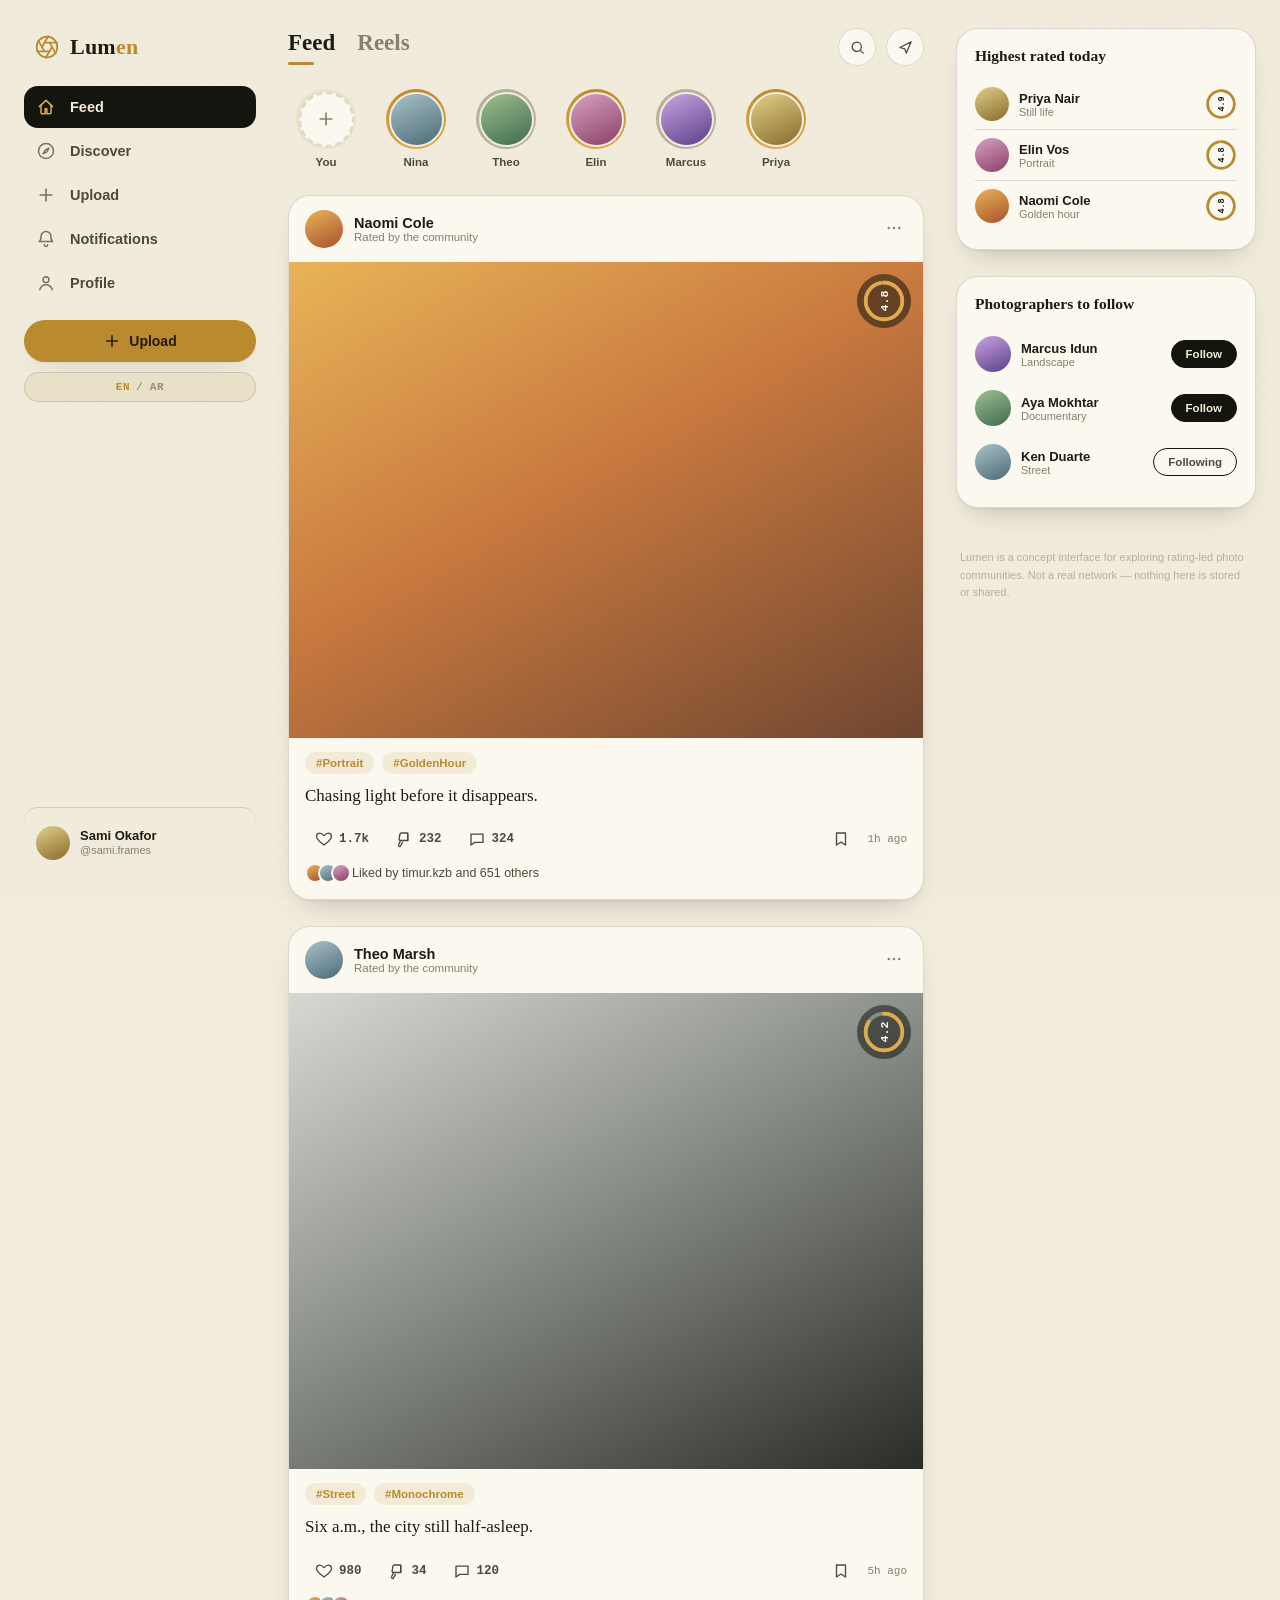
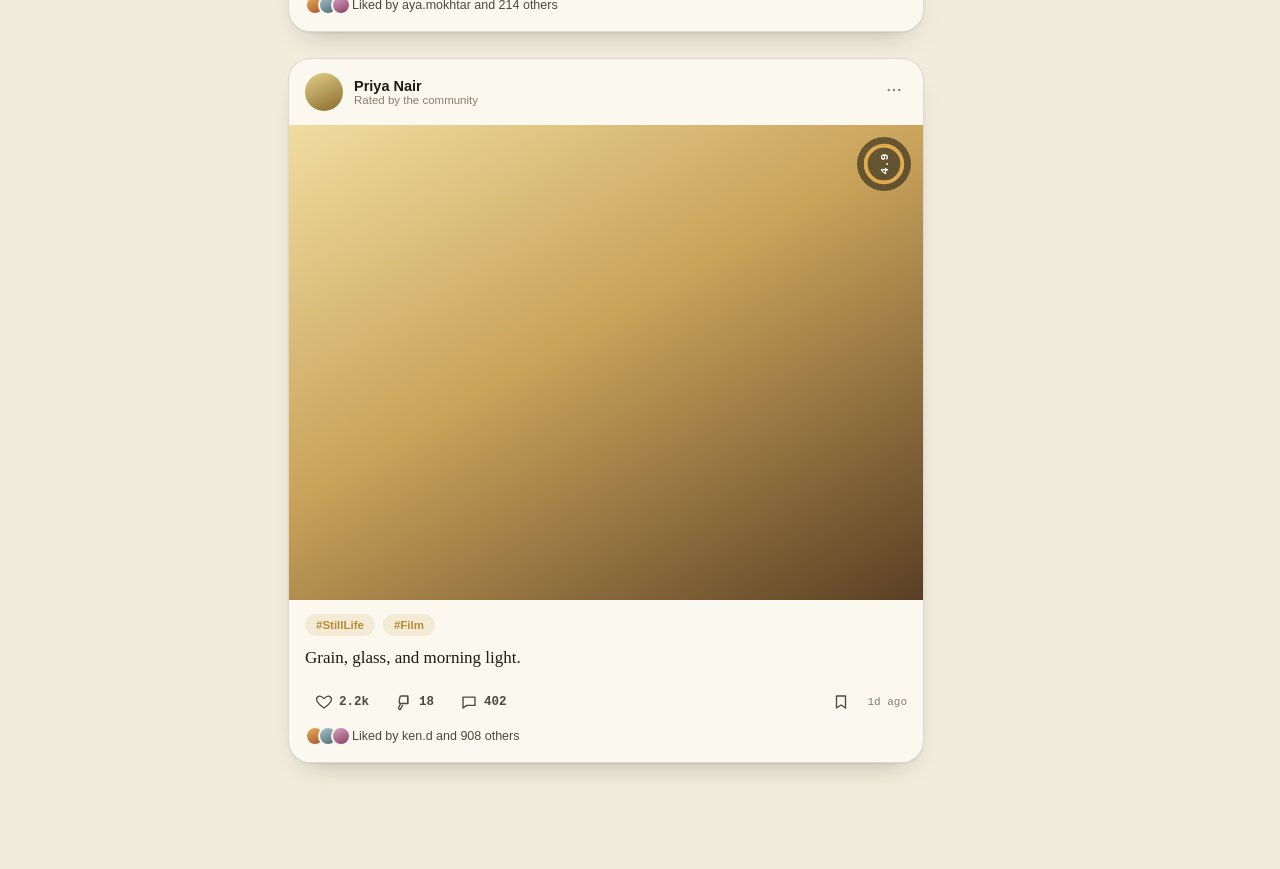
==== index.html @ f5bf994f "Add files via upload" ====
<!DOCTYPE html>
<html lang="en" dir="ltr">
<head>
<meta charset="UTF-8">
<meta name="viewport" content="width=device-width, initial-scale=1.0">
<title>Lumen — Rate. Shoot. Discover.</title>
<link rel="stylesheet" href="css/style.css">
</head>
<body>

<!-- ============ ICON SPRITE ============ -->
<svg style="display:none">
  <symbol id="i-home" viewBox="0 0 24 24" fill="none" stroke="currentColor" stroke-width="1.8" stroke-linecap="round" stroke-linejoin="round">
    <path d="M4 11.5 12 4l8 7.5"/><path d="M6 10v9a1 1 0 0 0 1 1h4v-6h2v6h4a1 1 0 0 0 1-1v-9"/>
  </symbol>
  <symbol id="i-compass" viewBox="0 0 24 24" fill="none" stroke="currentColor" stroke-width="1.8" stroke-linecap="round" stroke-linejoin="round">
    <circle cx="12" cy="12" r="9"/><path d="M15.5 8.5 13 13l-4.5 2.5L11 11l4.5-2.5Z"/>
  </symbol>
  <symbol id="i-plus" viewBox="0 0 24 24" fill="none" stroke="currentColor" stroke-width="2" stroke-linecap="round">
    <path d="M12 5v14M5 12h14"/>
  </symbol>
  <symbol id="i-bell" viewBox="0 0 24 24" fill="none" stroke="currentColor" stroke-width="1.8" stroke-linecap="round" stroke-linejoin="round">
    <path d="M6 9a6 6 0 0 1 12 0c0 5 2 6 2 6H4s2-1 2-6Z"/><path d="M10 19a2 2 0 0 0 4 0"/>
  </symbol>
  <symbol id="i-user" viewBox="0 0 24 24" fill="none" stroke="currentColor" stroke-width="1.8" stroke-linecap="round" stroke-linejoin="round">
    <circle cx="12" cy="8" r="3.5"/><path d="M4.5 20c1.4-3.8 4.4-5.8 7.5-5.8s6.1 2 7.5 5.8"/>
  </symbol>
  <symbol id="i-search" viewBox="0 0 24 24" fill="none" stroke="currentColor" stroke-width="1.8" stroke-linecap="round" stroke-linejoin="round">
    <circle cx="11" cy="11" r="6.5"/><path d="m20 20-3.6-3.6"/>
  </symbol>
  <symbol id="i-heart" viewBox="0 0 24 24" fill="none" stroke="currentColor" stroke-width="1.8" stroke-linecap="round" stroke-linejoin="round">
    <path d="M12 20s-7-4.6-9.3-9C1 7.6 2.7 4.5 6 4.2c2-.2 3.7.9 6 3.3 2.3-2.4 4-3.5 6-3.3 3.3.3 5 3.4 3.3 6.8C19 15.4 12 20 12 20Z"/>
  </symbol>
  <symbol id="i-thumbs-down" viewBox="0 0 24 24" fill="none" stroke="currentColor" stroke-width="1.8" stroke-linecap="round" stroke-linejoin="round">
    <path d="M17 14V4"/><path d="M17 14H7.5a2 2 0 0 1-2-2.3l1-6A2 2 0 0 1 8.5 4H15a2 2 0 0 1 2 2v8Z"/><path d="M7.5 14 5 19a2 2 0 0 0 2 3l.5-1 2.5-4.5"/>
  </symbol>
  <symbol id="i-comment" viewBox="0 0 24 24" fill="none" stroke="currentColor" stroke-width="1.8" stroke-linecap="round" stroke-linejoin="round">
    <path d="M4 5.5h16v11H9L4 20V5.5Z"/>
  </symbol>
  <symbol id="i-bookmark" viewBox="0 0 24 24" fill="none" stroke="currentColor" stroke-width="1.8" stroke-linecap="round" stroke-linejoin="round">
    <path d="M6 4h12v16l-6-4-6 4V4Z"/>
  </symbol>
  <symbol id="i-more" viewBox="0 0 24 24" fill="currentColor">
    <circle cx="5" cy="12" r="1.6"/><circle cx="12" cy="12" r="1.6"/><circle cx="19" cy="12" r="1.6"/>
  </symbol>
  <symbol id="i-grid" viewBox="0 0 24 24" fill="none" stroke="currentColor" stroke-width="1.8" stroke-linejoin="round">
    <rect x="4" y="4" width="7" height="7" rx="1.2"/><rect x="13" y="4" width="7" height="7" rx="1.2"/><rect x="4" y="13" width="7" height="7" rx="1.2"/><rect x="13" y="13" width="7" height="7" rx="1.2"/>
  </symbol>
  <symbol id="i-tag" viewBox="0 0 24 24" fill="none" stroke="currentColor" stroke-width="1.8" stroke-linecap="round" stroke-linejoin="round">
    <path d="M11.5 4H5v6.5L15 20l6.5-6.5L11.5 4Z"/><circle cx="8.5" cy="8" r="1.2"/>
  </symbol>
  <symbol id="i-lock" viewBox="0 0 24 24" fill="none" stroke="currentColor" stroke-width="1.8" stroke-linecap="round" stroke-linejoin="round">
    <rect x="5" y="10.5" width="14" height="9.5" rx="1.6"/><path d="M8 10.5V7a4 4 0 0 1 8 0v3.5"/>
  </symbol>
  <symbol id="i-chevron-left" viewBox="0 0 24 24" fill="none" stroke="currentColor" stroke-width="2" stroke-linecap="round" stroke-linejoin="round">
    <path d="M15 5 8 12l7 7"/>
  </symbol>
  <symbol id="i-x" viewBox="0 0 24 24" fill="none" stroke="currentColor" stroke-width="2" stroke-linecap="round">
    <path d="M5 5l14 14M19 5 5 19"/>
  </symbol>
  <symbol id="i-send" viewBox="0 0 24 24" fill="none" stroke="currentColor" stroke-width="1.8" stroke-linecap="round" stroke-linejoin="round">
    <path d="M4 12 20 4 13 20l-2-6-7-2Z"/>
  </symbol>
  <symbol id="i-aperture" viewBox="0 0 24 24" fill="none" stroke="currentColor" stroke-width="1.6" stroke-linecap="round">
    <circle cx="12" cy="12" r="9.5"/>
    <line x1="14.3" y1="8" x2="20" y2="17.9"/>
    <line x1="9.7" y1="8" x2="21.1" y2="8"/>
    <line x1="7.4" y1="12" x2="13.1" y2="2.1"/>
    <line x1="9.7" y1="16" x2="4" y2="6.1"/>
    <line x1="14.3" y1="16" x2="2.8" y2="16"/>
    <line x1="16.6" y1="12" x2="10.9" y2="21.9"/>
  </symbol>
  <symbol id="i-film" viewBox="0 0 24 24" fill="none" stroke="currentColor" stroke-width="1.8" stroke-linejoin="round">
    <rect x="3.5" y="4" width="17" height="16" rx="1.6"/><path d="M8 4v16M16 4v16M3.5 9h4.5M16 9h4.5M3.5 15h4.5M16 15h4.5"/>
  </symbol>
</svg>

<!-- ============ APP SHELL ============ -->
<div class="app">

  <!-- LEFT RAIL -->
  <aside class="rail">
    <div class="brand">
      <svg class="icon"><use href="#i-aperture"/></svg>
      <span class="brand-name">Lum<em>en</em></span>
    </div>

    <nav class="nav-list">
      <button class="nav-item active" data-view="feed">
        <svg class="icon"><use href="#i-home"/></svg><span class="label" data-i18n="feed">Feed</span>
      </button>
      <button class="nav-item" data-action="toast" data-msg="Discover is being calibrated — soon.">
        <svg class="icon"><use href="#i-compass"/></svg><span class="label" data-i18n="discover">Discover</span>
      </button>
      <button class="nav-item" data-action="toast" data-msg="Upload composer opening…">
        <svg class="icon"><use href="#i-plus"/></svg><span class="label" data-i18n="upload">Create</span>
      </button>
      <button class="nav-item" data-action="toast" data-msg="No new notifications right now.">
        <svg class="icon"><use href="#i-bell"/></svg><span class="label" data-i18n="notifications">Notifications</span>
      </button>
      <button class="nav-item" data-view="profile">
        <svg class="icon"><use href="#i-user"/></svg><span class="label" data-i18n="profile">Profile</span>
      </button>
    </nav>

    <button class="rail-create" data-action="toast" data-msg="Composer opening…">
      <svg class="icon"><use href="#i-plus"/></svg><span data-i18n="upload">New post</span>
    </button>

    <button class="lang-toggle" id="langToggle" type="button" aria-label="Switch language">
      <span class="lang-cur">EN</span><span class="lang-sep">/</span><span class="lang-other">AR</span>
    </button>

    <div class="rail-footer">
      <div class="avatar grad-6" style="width:34px;height:34px;border-radius:50%;"></div>
      <div class="who"><b>Sami Okafor</b><span>@sami.frames</span></div>
    </div>
  </aside>

  <!-- MAIN -->
  <main class="main">

    <!-- FEED VIEW -->
    <section class="view active" id="view-feed">
      <div class="topbar">
        <div class="feed-tabs">
          <button class="feed-tab active" data-tab="feed" data-i18n="feed">Feed</button>
          <button class="feed-tab" data-tab="reels" data-i18n="reels">Reels</button>
        </div>
        <div class="topbar-actions">
          <button class="icon-btn" data-action="toast" data-msg="Search coming into focus soon." data-i18n-title="search" title="Search"><svg class="icon"><use href="#i-search"/></svg></button>
          <button class="icon-btn" data-action="toast" data-msg="Message requests are empty." data-i18n-title="messages" title="Messages"><svg class="icon"><use href="#i-send"/></svg></button>
        </div>
      </div>

      <div class="stories" id="storiesRail"></div>

      <div id="feedPanel">
        <div id="postsList"></div>
      </div>

      <div id="reelsPanel" style="display:none;">
        <div class="empty">
          <svg class="icon"><use href="#i-film"/></svg>
          <h3>No reels rated yet</h3>
          <p>Motion pieces from creators you follow will land here once they're scored by the community.</p>
        </div>
      </div>
    </section>

    <!-- PROFILE VIEW -->
    <section class="view" id="view-profile">
      <div class="profile-head">
        <div class="avatar grad-1" style="width:88px;height:88px;"></div>
        <div class="profile-info">
          <h2>Sami Okafor</h2>
          <div class="handle">@sami.frames · Lagos, NG</div>
          <p>Documentary and portrait work across West Africa. Shooting on film since 2014 — grain over gloss.</p>
          <div class="profile-stats">
            <div><b>45</b><span>Posts</span></div>
            <div><b>12.4k</b><span>Followers</span></div>
            <div><b>98</b><span>Following</span></div>
          </div>
        </div>
        <div class="profile-cta">
          <button class="btn-outline" data-action="toast" data-msg="Message composer opening…">Message</button>
          <button class="follow-btn" data-follow="self">Follow</button>
        </div>
      </div>

      <div class="gallery-tabs">
        <button class="g-tab active" data-gtab="gallery"><svg class="icon"><use href="#i-grid"/></svg>Gallery</button>
        <button class="g-tab" data-gtab="tags"><svg class="icon"><use href="#i-tag"/></svg>Tags</button>
      </div>

      <div id="galleryPanel" class="gallery-grid"></div>
      <div id="tagsPanel" class="tags-panel" style="display:none;"></div>
    </section>

  </main>

  <!-- RIGHT SIDEBAR -->
  <aside class="side">
    <div class="side-card">
      <h4>Highest rated today</h4>
      <div id="topRatedList"></div>
    </div>
    <div class="side-card">
      <h4>Photographers to follow</h4>
      <div id="suggestList"></div>
    </div>
    <p class="footer-note">Lumen is a concept interface for exploring rating-led photo communities. Not a real network — nothing here is stored or shared.</p>
  </aside>

</div>

<!-- ============ STORY VIEWER ============ -->
<div class="viewer" id="viewer">
  <div class="viewer-frame">
    <div class="viewer-tint"></div>
    <div class="viewer-progress" id="viewerProgress"></div>

    <div class="viewer-top">
      <div class="viewer-who">
        <div class="avatar" id="viewerAvatar" style="width:32px;height:32px;"></div>
        <div><b id="viewerName"></b><span id="viewerMeta"></span></div>
      </div>
      <button class="circle-btn" id="viewerClose"><svg class="icon"><use href="#i-x"/></svg></button>
    </div>

    <div class="viewer-tapzones">
      <div id="zonePrev"></div>
      <div id="zoneNext"></div>
    </div>

    <div class="viewer-rail-left">
      <svg class="meter" id="viewerMeter" viewBox="0 0 36 36" width="52" height="52">
        <circle class="meter-track" cx="18" cy="18" r="15"></circle>
        <circle class="meter-fill" cx="18" cy="18" r="15"></circle>
        <text x="18" y="21" class="meter-text"></text>
      </svg>
      <div class="day-pill"><b>12 days</b>ago</div>
    </div>

    <div class="viewer-rail-right">
      <div class="action"><button class="circle-btn" id="viewerLike"><svg class="icon"><use href="#i-heart"/></svg></button><span class="count" id="viewerLikeCount"></span></div>
      <div class="action"><button class="circle-btn" id="viewerDislike"><svg class="icon"><use href="#i-thumbs-down"/></svg></button><span class="count" id="viewerDislikeCount"></span></div>
      <div class="rule"></div>
      <div class="action"><button class="circle-btn" data-action="toast" data-msg="Comments opening…"><svg class="icon"><use href="#i-comment"/></svg></button><span class="count" id="viewerCommentCount"></span></div>
      <div class="action"><button class="circle-btn" id="viewerSave"><svg class="icon"><use href="#i-bookmark"/></svg></button><span class="count" id="viewerSaveCount"></span></div>
    </div>

    <div class="viewer-bottom">
      <div class="viewer-follow-row">
        <button class="follow-btn" id="viewerFollow">Follow</button>
      </div>
      <div class="viewer-caption" id="viewerCaption"></div>
      <div class="viewer-likes"><div class="avatar grad-3" style="width:16px;height:16px;"></div><span id="viewerLikesLine"></span></div>
    </div>
  </div>
</div>

<div class="toast-stack" id="toastStack"></div>

<script src="js/i18n.js"></script>
<script src="js/app.js" defer></script>
</body>
</html>
---- css/style.css ----
/* ============================================================
   TOKENS
   ============================================================ */
:root{
  --ink:        #14150f;
  --ink-2:      #1c1e15;
  --ink-3:      #262819;
  --paper:      #f2ecdd;
  --paper-2:    #e9e0c8;
  --card:       #fbf8ef;
  --line:       rgba(20,21,15,.14);
  --line-dark:  rgba(255,255,255,.14);
  --brass:      #b98a2e;
  --brass-bright:#e0aa4d;
  --safelight:  #a3392b;
  --safelight-bright:#c94f3d;
  --text:       #1b1c14;
  --text-soft:  #4c4a3c;
  --muted:      #85806a;
  --muted-dark: #b7b09a;

  --font-display: Georgia, 'Iowan Old Style', 'Palatino Linotype', 'Book Antiqua', serif;
  --font-ui:      -apple-system, BlinkMacSystemFont, 'Segoe UI', Roboto, Helvetica, Arial, sans-serif;
  --font-mono:    ui-monospace, SFMono-Regular, Menlo, Consolas, monospace;

  --radius-l: 22px;
  --radius-m: 14px;
  --radius-s: 8px;
  --shadow-card: 0 1px 2px rgba(20,21,15,.06), 0 14px 30px -18px rgba(20,21,15,.35);
  --shadow-pop:  0 20px 60px -20px rgba(0,0,0,.55);
}

*, *::before, *::after{ box-sizing:border-box; }
html{ scroll-behavior:smooth; }
body{
  margin:0;
  background: var(--paper);
  color: var(--text);
  font-family: var(--font-ui);
  -webkit-font-smoothing:antialiased;
  min-height:100vh;
}

/* subtle darkroom paper grain */
body::before{
  content:"";
  position:fixed; inset:0; pointer-events:none; z-index:0;
  opacity:.5; mix-blend-mode:multiply;
  background-image:url("data:image/svg+xml;utf8,<svg xmlns='http://www.w3.org/2000/svg'><filter id='n'><feTurbulence type='fractalNoise' baseFrequency='0.85' numOctaves='2' stitchTiles='stitch'/></filter><rect width='100%25' height='100%25' filter='url(%23n)' opacity='0.05'/></svg>");
}

a{ color:inherit; text-decoration:none; }
button{ font-family:inherit; cursor:pointer; }
ul{ margin:0; padding:0; list-style:none; }
::selection{ background: var(--brass-bright); color:#1b1c14; }

.eyebrow{
  font-family: var(--font-ui);
  font-size:11px; font-weight:700; letter-spacing:.14em; text-transform:uppercase;
  color: var(--muted);
}

/* scrollbar, quietly */
::-webkit-scrollbar{ width:8px; height:8px; }
::-webkit-scrollbar-thumb{ background: rgba(20,21,15,.18); border-radius:8px; }
::-webkit-scrollbar-track{ background:transparent; }

/* ============================================================
   APP SHELL
   ============================================================ */
.app{
  position:relative; z-index:1;
  display:grid;
  grid-template-columns: 232px minmax(0,640px) 300px;
  justify-content:center;
  gap:32px;
  max-width:1320px;
  margin:0 auto;
  padding:28px 24px 80px;
}

/* ---------- LEFT RAIL ---------- */
.rail{
  position:sticky; top:28px; align-self:start;
  height:calc(100vh - 56px);
  display:flex; flex-direction:column;
}
.brand{
  display:flex; align-items:center; gap:10px;
  padding:6px 10px 26px;
}
.brand .icon{ width:26px; height:26px; color:var(--brass); }
.brand-name{
  font-family: var(--font-display); font-size:22px; font-weight:700;
  letter-spacing:.01em; color:var(--text);
}
.brand-name em{ font-style:normal; color:var(--brass); }

.nav-list{ display:flex; flex-direction:column; gap:2px; }
.nav-item{
  display:flex; align-items:center; gap:14px;
  padding:11px 12px; border-radius:var(--radius-m);
  font-weight:600; font-size:14.5px; color:var(--text-soft);
  border:none; background:none; width:100%; text-align:left;
  transition: background .15s ease, color .15s ease;
}
.nav-item .icon{ width:20px; height:20px; flex-shrink:0; opacity:.75; }
.nav-item:hover{ background: rgba(20,21,15,.05); color:var(--text); }
.nav-item.active{ background: var(--ink); color:#f4ecd8; }
.nav-item.active .icon{ opacity:1; color: var(--brass-bright); }

.rail-create{
  margin-top:16px;
  display:flex; align-items:center; justify-content:center; gap:8px;
  background: var(--brass); color:#241a05;
  font-weight:700; font-size:14px;
  padding:12px; border-radius:999px; border:none;
  box-shadow: var(--shadow-card);
  transition: transform .15s ease, background .15s ease;
}
.rail-create:hover{ background: var(--brass-bright); transform: translateY(-1px); }
.rail-create .icon{ width:18px; height:18px; }

/* ---------- LANGUAGE TOGGLE ---------- */
.lang-toggle{
  margin-top:10px;
  display:flex; align-items:center; justify-content:center; gap:6px;
  background: var(--paper-2); color: var(--text-soft);
  font-family: var(--font-mono); font-weight:700; font-size:11px; letter-spacing:.06em;
  padding:8px; border-radius:999px; border:1px solid var(--line);
  transition: background .15s ease, color .15s ease;
}
.lang-toggle:hover{ background: var(--ink); color:#f4ecd8; border-color:var(--ink); }
.lang-toggle .lang-cur{ color: var(--brass); }
.lang-toggle:hover .lang-cur{ color: var(--brass-bright); }
.lang-toggle .lang-sep{ opacity:.5; }
.lang-toggle .lang-other{ opacity:.55; }

.rail-footer{
  margin-top:auto;
  display:flex; align-items:center; gap:10px;
  padding:12px; border-radius:var(--radius-m);
  border-top:1px solid var(--line);
  padding-top:18px;
}
.rail-footer .avatar{ width:34px; height:34px; }
.rail-footer .who{ display:flex; flex-direction:column; line-height:1.25; }
.rail-footer .who b{ font-size:13px; }
.rail-footer .who span{ font-size:11px; color:var(--muted); }

/* ---------- AVATARS ---------- */
.avatar{
  border-radius:50%; flex-shrink:0;
  background-size:cover; background-position:center;
}
.grad-1{ background: linear-gradient(155deg,#e8b458,#a9502c); }
.grad-2{ background: linear-gradient(155deg,#a9c2c9,#4c6b78); }
.grad-3{ background: linear-gradient(155deg,#d7a3c2,#8a3f66); }
.grad-4{ background: linear-gradient(155deg,#9fbf8f,#3f6b4e); }
.grad-5{ background: linear-gradient(155deg,#c9a4e0,#5c3f8a); }
.grad-6{ background: linear-gradient(155deg,#e0d089,#8a6a2c); }

/* ============================================================
   MAIN COLUMN
   ============================================================ */
.main{ min-width:0; }

.view{ display:none; }
.view.active{ display:block; animation: fade-up .35s ease; }
@keyframes fade-up{ from{ opacity:0; transform:translateY(6px);} to{ opacity:1; transform:none; } }

/* top bar */
.topbar{
  display:flex; align-items:center; justify-content:space-between;
  margin-bottom:18px;
}
.feed-tabs{ display:flex; align-items:baseline; gap:22px; }
.feed-tab{
  border:none; background:none; padding:0;
  font-family:var(--font-display);
  font-size:23px; font-weight:700; color: var(--muted);
}
.feed-tab.active{ color:var(--text); }
.feed-tab.active::after{
  content:""; display:block; height:3px; width:26px; margin-top:6px;
  background:var(--brass); border-radius:3px;
}
.topbar-actions{ display:flex; gap:10px; }
.icon-btn{
  width:38px; height:38px; border-radius:50%;
  display:flex; align-items:center; justify-content:center;
  border:1px solid var(--line); background:var(--card);
  color:var(--text-soft);
  transition: background .15s ease, color .15s ease, border-color .15s ease;
}
.icon-btn:hover{ background:var(--ink); color:#f4ecd8; border-color:var(--ink); }
.icon-btn .icon{ width:17px; height:17px; }

/* stories rail */
.stories{
  display:flex; gap:18px; overflow-x:auto;
  padding:4px 2px 20px;
  margin-bottom:6px;
}
.story-chip{
  display:flex; flex-direction:column; align-items:center; gap:7px;
  flex-shrink:0; border:none; background:none;
}
.story-ring{
  width:60px; height:60px; border-radius:50%;
  padding:2.5px;
  display:flex; align-items:center; justify-content:center;
  background: conic-gradient(var(--muted-dark), var(--muted-dark));
}
.story-ring.rated{ background: conic-gradient(var(--brass), var(--brass-bright), var(--brass)); }
.story-ring.self{ background: var(--paper-2); }
.story-ring .avatar{ width:100%; height:100%; border:2px solid var(--paper); }
.story-ring .avatar.plus{
  display:flex; align-items:center; justify-content:center;
  background:var(--card); color:var(--muted); border:2px dashed var(--line);
}
.story-ring .avatar.plus .icon{ width:20px; height:20px; }
.story-chip span{ font-size:11.5px; font-weight:600; color:var(--text-soft); }

/* ---------- POST CARD ---------- */
.post{
  background: var(--card);
  border-radius: var(--radius-l);
  box-shadow: var(--shadow-card);
  margin-bottom:26px;
  overflow:hidden;
  border:1px solid var(--line);
  opacity:0; transform: translateY(14px);
  transition: opacity .5s ease, transform .5s ease;
}
.post.in-view{ opacity:1; transform:none; }

.post-head{
  display:flex; align-items:center; justify-content:space-between;
  padding:14px 16px;
}
.post-who{ display:flex; align-items:center; gap:11px; }
.post-who .avatar{ width:38px; height:38px; }
.post-who b{ font-size:14.5px; display:block; }
.post-who .meta{ font-size:11.5px; color:var(--muted); }
.post-more{ border:none; background:none; color:var(--muted); width:28px; height:28px; }
.post-more .icon{ width:18px; height:18px; }

.post-media{
  position:relative;
  aspect-ratio: 4/3;
}
.post-media .meter-wrap{
  position:absolute; top:12px; right:12px;
}

.post-tags{ display:flex; gap:8px; padding:14px 16px 0; flex-wrap:wrap; }
.tag{
  font-size:11.5px; font-weight:700; color:var(--brass);
  background: rgba(185,138,46,.12);
  padding:5px 11px; border-radius:999px;
}

.post-caption{
  font-family: var(--font-display);
  font-size:17px; line-height:1.4;
  padding:10px 16px 4px; color:var(--text);
}
.post-caption b{ font-weight:700; }

.post-actions{
  display:flex; align-items:center; justify-content:space-between;
  padding:12px 16px 6px;
}
.post-actions .left{ display:flex; gap:6px; }
.react-btn{
  display:flex; align-items:center; gap:6px;
  border:none; background:none; color:var(--text-soft);
  font-family:var(--font-mono); font-size:12.5px; font-weight:600;
  padding:7px 10px; border-radius:999px;
  transition: background .15s ease, color .15s ease;
}
.react-btn:hover{ background: rgba(20,21,15,.06); }
.react-btn .icon{ width:18px; height:18px; }
.react-btn.like.on{ color: var(--safelight-bright); }
.react-btn.dislike.on{ color: var(--text); background:rgba(20,21,15,.08); }
.react-btn.save.on{ color: var(--brass); }
.post-time{ font-family:var(--font-mono); font-size:11px; color:var(--muted); }

.post-likes{
  display:flex; align-items:center; gap:8px;
  padding:2px 16px 16px;
  font-size:12.5px; color: var(--text-soft);
}
.mini-stack{ display:flex; }
.mini-stack .avatar{ width:20px; height:20px; border:2px solid var(--card); margin-right:-7px; }

/* ---------- METER (signature rating gauge) ---------- */
.meter{ display:block; transform:rotate(-90deg); }
.meter-track{ fill:none; stroke:rgba(255,255,255,.35); stroke-width:3; }
.meter-fill{ fill:none; stroke:var(--brass-bright); stroke-width:3; stroke-linecap:round; transition: stroke-dasharray .7s cubic-bezier(.2,.8,.2,1); }
.meter-text{ font-family:var(--font-mono); font-size:9.5px; font-weight:700; fill:#fff; text-anchor:middle; }
.meter.on-light .meter-track{ stroke: rgba(20,21,15,.16); }
.meter.on-light .meter-fill{ stroke: var(--brass); }
.meter.on-light .meter-text{ fill: var(--text); }
.meter-badge{
  background: rgba(20,21,15,.55); backdrop-filter: blur(3px);
  border-radius:999px; padding:5px;
  display:flex; align-items:center; justify-content:center;
}

/* empty state (reels placeholder) */
.empty{
  text-align:center; padding:70px 30px;
  border:1px dashed var(--line); border-radius: var(--radius-l);
  background: var(--card);
}
.empty .icon{ width:34px; height:34px; color:var(--muted); margin-bottom:14px; }
.empty h3{ font-family:var(--font-display); font-size:19px; margin:0 0 6px; }
.empty p{ font-size:13.5px; color:var(--muted); margin:0; max-width:320px; margin-inline:auto; }

/* ============================================================
   RIGHT SIDEBAR
   ============================================================ */
.side{ position:sticky; top:28px; align-self:start; display:flex; flex-direction:column; gap:26px; }
.side-card{
  background: var(--card); border:1px solid var(--line);
  border-radius: var(--radius-l); padding:18px;
  box-shadow: var(--shadow-card);
}
.side-card h4{
  font-family:var(--font-display); font-size:15.5px; margin:0 0 14px;
  display:flex; align-items:center; justify-content:space-between;
}
.rank-row{
  display:flex; align-items:center; gap:10px;
  padding:8px 0; border-bottom:1px solid var(--line);
}
.rank-row:last-child{ border-bottom:none; }
.rank-row .avatar{ width:34px; height:34px; }
.rank-row .who{ flex:1; min-width:0; }
.rank-row b{ font-size:13px; display:block; }
.rank-row .cat{ font-size:11px; color:var(--muted); }
.rank-mini-meter{ width:32px; height:32px; }

.suggest-row{ display:flex; align-items:center; gap:10px; padding:9px 0; }
.suggest-row .avatar{ width:36px; height:36px; }
.suggest-row .who{ flex:1; min-width:0; }
.suggest-row b{ font-size:13px; display:block; }
.suggest-row .cat{ font-size:11px; color:var(--muted); }
.follow-btn{
  border:1px solid var(--ink); background:var(--ink); color:#f4ecd8;
  font-size:11.5px; font-weight:700; padding:7px 14px; border-radius:999px;
  flex-shrink:0; transition: background .15s ease, color .15s ease;
}
.follow-btn.following{ background:transparent; color:var(--text-soft); }
.footer-note{ font-size:11px; color:var(--muted-dark); line-height:1.6; padding:4px 4px 0; }

/* ============================================================
   PROFILE VIEW
   ============================================================ */
.profile-head{
  background: var(--card); border:1px solid var(--line);
  border-radius: var(--radius-l); padding:24px; margin-bottom:20px;
  box-shadow: var(--shadow-card);
  display:flex; gap:20px; align-items:flex-start; flex-wrap:wrap;
}
.profile-head .avatar{ width:88px; height:88px; flex-shrink:0; }
.profile-info{ flex:1; min-width:220px; }
.profile-info h2{ font-family:var(--font-display); font-size:24px; margin:0 0 4px; }
.profile-info .handle{ font-family:var(--font-mono); font-size:12px; color:var(--muted); margin-bottom:10px; }
.profile-info p{ font-size:13.5px; color:var(--text-soft); line-height:1.55; max-width:440px; margin:0 0 14px; }
.profile-stats{ display:flex; gap:26px; }
.profile-stats div{ text-align:center; }
.profile-stats b{ font-family:var(--font-mono); display:block; font-size:18px; font-weight:700; }
.profile-stats span{ font-size:10.5px; letter-spacing:.06em; text-transform:uppercase; color:var(--muted); }
.profile-cta{ display:flex; gap:10px; align-self:flex-start; }
.btn-outline{
  border:1px solid var(--line); background:var(--card); color:var(--text);
  font-size:13px; font-weight:600; padding:9px 18px; border-radius:999px;
}

.gallery-tabs{
  display:flex; gap:0; border-bottom:1px solid var(--line); margin-bottom:18px;
}
.g-tab{
  border:none; background:none; padding:12px 18px;
  font-size:13.5px; font-weight:700; color:var(--muted);
  display:flex; align-items:center; gap:7px;
  border-bottom:2px solid transparent;
}
.g-tab .icon{ width:16px; height:16px; }
.g-tab.active{ color:var(--text); border-color:var(--brass); }

.gallery-grid{
  display:grid; grid-template-columns: repeat(3, 1fr); gap:10px;
}
.g-tile{
  position:relative; aspect-ratio:1/1.08; border-radius: var(--radius-m);
  overflow:hidden; border:1px solid var(--line);
}
.g-tile .meter-wrap{ position:absolute; top:8px; right:8px; }
.g-tile .g-foot{
  position:absolute; left:0; right:0; bottom:0;
  padding:20px 9px 9px;
  background: linear-gradient(0deg, rgba(0,0,0,.62), transparent);
  color:#fff; font-size:10.5px; font-weight:600;
  display:flex; align-items:center; gap:6px;
}
.g-tile .g-foot .mini-stack .avatar{ width:15px; height:15px; }

.g-tile.locked .lock-veil{
  position:absolute; inset:0;
  background: rgba(20,21,15,.72);
  backdrop-filter: blur(2px);
  display:flex; flex-direction:column; align-items:center; justify-content:center; gap:8px;
  color:#f2ecdd; text-align:center; padding:12px;
}
.g-tile.locked .lock-veil .icon{ width:22px; height:22px; color:var(--brass-bright); }
.g-tile.locked .lock-veil span{ font-size:10.5px; font-weight:600; opacity:.85; }
.unlock-btn{
  margin-top:2px; border:1px solid var(--brass-bright); background:none; color:var(--brass-bright);
  font-size:10.5px; font-weight:700; padding:6px 12px; border-radius:999px;
}
.unlock-btn:hover{ background: var(--brass-bright); color:#241a05; }

.tags-panel{ display:flex; flex-wrap:wrap; gap:10px; }
.tag-chip{
  background: var(--card); border:1px solid var(--line);
  padding:9px 16px; border-radius:999px; font-size:13px; font-weight:600;
  display:flex; align-items:center; gap:8px;
}
.tag-chip span{ font-family:var(--font-mono); font-size:11px; color:var(--muted); }

/* ============================================================
   STORY / VIEWER MODAL
   ============================================================ */
.viewer{
  position:fixed; inset:0; z-index:100;
  display:none; align-items:center; justify-content:center;
  background: rgba(10,10,8,.7);
  backdrop-filter: blur(6px);
}
.viewer.open{ display:flex; }
.viewer-frame{
  position:relative;
  width:min(420px, 92vw); height:min(760px, 88vh);
  border-radius:28px; overflow:hidden;
  background: linear-gradient(175deg,#243128 0%, #14150f 55%, #0a0a08 100%);
  box-shadow: var(--shadow-pop);
  color:#fff;
  display:flex; flex-direction:column;
}
.viewer-tint{ position:absolute; inset:0; background: radial-gradient(circle at 50% 20%, rgba(224,170,77,.18), transparent 55%); pointer-events:none; }

.viewer-progress{
  display:flex; gap:5px; padding:14px 14px 0; position:relative; z-index:3;
}
.viewer-progress .seg{ flex:1; height:3px; background:rgba(255,255,255,.28); border-radius:3px; overflow:hidden; }
.viewer-progress .seg i{ display:block; height:100%; width:0%; background:#fff; }
.viewer-progress .seg.done i{ width:100%; }
.viewer-progress .seg.active i{ animation: seg-fill 5s linear forwards; }
@keyframes seg-fill{ from{ width:0%; } to{ width:100%; } }

.viewer-top{
  display:flex; align-items:center; justify-content:space-between;
  padding:10px 14px; position:relative; z-index:3;
}
.viewer-who{ display:flex; align-items:center; gap:9px; }
.viewer-who .avatar{ width:32px; height:32px; border:2px solid rgba(255,255,255,.5); }
.viewer-who b{ font-size:13.5px; }
.viewer-who span{ font-size:10.5px; color:rgba(255,255,255,.65); display:block; }
.circle-btn{
  width:32px; height:32px; border-radius:50%;
  background:rgba(255,255,255,.14); border:none; color:#fff;
  display:flex; align-items:center; justify-content:center;
}
.circle-btn .icon{ width:15px; height:15px; }

.viewer-tapzones{ position:absolute; inset:0; display:flex; z-index:2; }
.viewer-tapzones div{ flex:1; }

.viewer-rail-left{
  position:absolute; left:12px; top:88px; z-index:3;
  display:flex; flex-direction:column; align-items:center; gap:10px;
}
.viewer-rail-left .meter{ width:52px; height:52px; }
.day-pill{
  margin-top:10px; background:rgba(0,0,0,.4); border-radius:16px;
  padding:10px 6px; font-size:9.5px; text-align:center;
  writing-mode:vertical-rl; letter-spacing:.06em; color:rgba(255,255,255,.85);
}
.day-pill b{ display:block; font-size:11px; }

.viewer-rail-right{
  position:absolute; right:12px; top:110px; z-index:3;
  display:flex; flex-direction:column; align-items:center; gap:18px;
}
.viewer-rail-right .action{ display:flex; flex-direction:column; align-items:center; gap:5px; }
.viewer-rail-right .circle-btn{ width:42px; height:42px; background:rgba(255,255,255,.16); }
.viewer-rail-right .circle-btn.on{ background: var(--safelight-bright); }
.viewer-rail-right .circle-btn.save-on{ background: var(--brass-bright); color:#241a05; }
.viewer-rail-right .count{ font-family:var(--font-mono); font-size:11px; }
.viewer-rail-right .rule{ width:20px; height:1px; background:rgba(255,255,255,.3); }

.viewer-bottom{
  margin-top:auto; position:relative; z-index:3;
  padding:0 16px 18px;
}
.viewer-follow-row{ display:flex; align-items:center; gap:10px; margin-bottom:10px; }
.viewer-follow-row .follow-btn{ background:#fff; color:#14150f; border-color:#fff; }
.viewer-caption{ font-size:14px; color:#eee6d3; margin-bottom:8px; }
.viewer-likes{ font-size:11.5px; color:rgba(255,255,255,.7); display:flex; align-items:center; gap:8px; }
.viewer-likes .avatar{ width:16px; height:16px; }

/* ---------- TOAST ---------- */
.toast-stack{
  position:fixed; bottom:24px; left:50%; transform:translateX(-50%);
  z-index:200; display:flex; flex-direction:column; gap:8px; align-items:center;
}
.toast{
  background: var(--ink); color:#f4ecd8; font-size:13px; font-weight:600;
  padding:11px 20px; border-radius:999px; box-shadow: var(--shadow-pop);
  opacity:0; transform:translateY(10px); animation: toast-in .25s ease forwards;
}
@keyframes toast-in{ to{ opacity:1; transform:none; } }
.toast.leaving{ animation: toast-out .25s ease forwards; }
@keyframes toast-out{ to{ opacity:0; transform:translateY(-6px); } }

/* ============================================================
   RESPONSIVE
   ============================================================ */
@media (max-width: 1080px){
  .app{ grid-template-columns: 88px minmax(0,600px); }
  .side{ display:none; }
  .rail .brand-name, .nav-item span.label, .rail-footer .who{ display:none; }
  .rail-create span{ display:none; }
  .nav-item{ justify-content:center; }
  .rail-footer{ justify-content:center; }
}
@media (max-width: 680px){
  .app{ grid-template-columns: 1fr; padding:16px 12px 100px; }
  .rail{ position:fixed; top:auto; bottom:0; left:0; right:0; height:auto; z-index:50;
    background:var(--card); border-top:1px solid var(--line);
    flex-direction:row; padding:8px 6px; }
  .rail .brand, .rail-footer, .rail-create span{ display:none; }
  .rail-create{ padding:11px; }
  .nav-list{ flex-direction:row; flex:1; justify-content:space-around; }
  .nav-item{ padding:8px; }
  .gallery-grid{ grid-template-columns: repeat(2,1fr); }
}

/* ---------- RTL (Arabic) SUPPORT ---------- */
html[dir="rtl"] body{
  font-family: var(--font-ui), 'Segoe UI', Tahoma, Arial, sans-serif;
}
html[dir="rtl"] .post-caption,
html[dir="rtl"] .post-who .meta,
html[dir="rtl"] .profile-info,
html[dir="rtl"] .viewer-caption{
  text-align: right;
}
html[dir="rtl"] .mini-stack .avatar{ margin-right:0; margin-left:-7px; }
html[dir="rtl"] .mini-stack .avatar:first-child{ margin-left:0; }
html[dir="rtl"] .g-foot .mini-stack{ direction: rtl; }
html[dir="rtl"] .meter{ transform: rotate(90deg); }
html[dir="rtl"] .story-ring.rated{ background: conic-gradient(var(--brass-bright), var(--brass), var(--brass-bright)); }
html[dir="rtl"] .day-pill,
html[dir="rtl"] .viewer-rail-left{ direction: ltr; }
html[dir="rtl"] .auth-aperture-mark{ right:auto; left:-170px; }
html[dir="rtl"] .auth-scene{ clip-path: circle(0% at 32% 58%); }
html[dir="rtl"] .auth-scene.shutter-open,
html[dir="rtl"] .auth-scene{ animation-name: shutter-open-rtl; }
@keyframes shutter-open-rtl{ to{ clip-path: circle(135% at 32% 58%); } }

/* ============================================================
   AUTH / LOGIN PAGE
   ============================================================ */
.auth-shell{
  min-height:100vh;
  display:grid;
  grid-template-columns: minmax(0,1.35fr) minmax(380px,1fr);
}

/* ---- Cinematic scene panel ---- */
.auth-scene{
  position:relative; overflow:hidden;
  display:flex; flex-direction:column; justify-content:space-between;
  background:var(--ink); color:#f4ecd8;
  clip-path: circle(0% at 68% 58%);
  animation: shutter-open 1.3s cubic-bezier(.2,.8,.2,1) .1s forwards;
}
@keyframes shutter-open{ to{ clip-path: circle(135% at 68% 58%); } }

.auth-scene-bg{
  position:absolute; inset:-6%;
  background:
    radial-gradient(circle at 22% 18%, rgba(224,170,77,.35), transparent 42%),
    radial-gradient(circle at 78% 82%, rgba(163,57,43,.32), transparent 46%),
    linear-gradient(155deg, #1c1e15 0%, #14150f 55%, #0d0e09 100%);
  animation: ken-burns 26s ease-in-out infinite alternate;
}
@keyframes ken-burns{
  0%{ transform:scale(1) translate(0,0); }
  100%{ transform:scale(1.1) translate(-1.5%,-1%); }
}
.auth-scene-grain{
  position:absolute; inset:0; opacity:.4; mix-blend-mode:overlay; pointer-events:none;
  background-image:url("data:image/svg+xml;utf8,<svg xmlns='http://www.w3.org/2000/svg'><filter id='n'><feTurbulence type='fractalNoise' baseFrequency='0.85' numOctaves='2' stitchTiles='stitch'/></filter><rect width='100%25' height='100%25' filter='url(%23n)' opacity='0.09'/></svg>");
}
.auth-scene-vignette{
  position:absolute; inset:0; pointer-events:none;
  background: radial-gradient(circle at 50% 50%, transparent 38%, rgba(0,0,0,.55) 100%);
}
.auth-aperture-mark{
  position:absolute; right:-170px; bottom:-170px; width:640px; height:640px;
  color:#f4ecd8; opacity:.07; pointer-events:none;
  animation: aperture-spin 160s linear infinite;
}
@keyframes aperture-spin{ to{ transform:rotate(360deg); } }

.auth-scene-top{
  position:relative; z-index:2;
  display:flex; align-items:flex-start; justify-content:space-between;
  gap:14px; padding:36px 40px 0;
}
.auth-scene-top .brand-name{ color:#f4ecd8; }
.auth-scene-top .brand-name em{ color:var(--brass-bright); }
.auth-scene-top .brand .icon{ color:var(--brass-bright); }
.auth-scene-tag{
  font-family:var(--font-mono); font-size:10.5px; letter-spacing:.16em; text-transform:uppercase;
  color:rgba(244,236,216,.55); margin-top:6px;
}

.auth-scene-caption{
  position:relative; z-index:2;
  display:flex; align-items:flex-end; gap:16px;
  padding:0 40px 46px;
}
.auth-scene-caption .meter-wrap{ flex-shrink:0; }
.auth-scene-caption-text{ min-width:0; }
.auth-scene-caption p{
  font-family:var(--font-display); font-size:21px; line-height:1.32;
  max-width:400px; margin:0 0 8px; color:#f4ecd8;
  transition: opacity .4s ease, transform .4s ease;
}
.auth-scene-index{
  font-family:var(--font-mono); font-size:10.5px; letter-spacing:.08em;
  color:rgba(244,236,216,.5);
}

/* ---- Auth panel ---- */
.auth-panel{
  position:relative;
  display:flex; flex-direction:column; justify-content:center;
  padding:48px 56px; background:var(--paper);
}
.auth-panel-top{
  position:absolute; top:26px; left:56px; right:56px;
  display:flex; align-items:center; justify-content:space-between;
}
.auth-back{
  display:inline-flex; align-items:center; gap:6px;
  font-size:12.5px; font-weight:600; color:var(--text-soft);
}
.auth-back:hover{ color:var(--brass); }
.auth-back .icon{ width:16px; height:16px; }
[dir="rtl"] .auth-back .icon{ transform:scaleX(-1); }

.auth-card{ width:100%; max-width:380px; margin:0 auto; }
.auth-card h1{
  font-family:var(--font-display); font-size:27px; line-height:1.25; margin:0 0 10px;
}
.auth-sub{ font-size:13.5px; color:var(--muted); line-height:1.55; margin:0 0 28px; }

.field{ position:relative; margin-bottom:18px; }
.field input{
  width:100%; padding:19px 14px 9px; border-radius:var(--radius-m);
  border:1px solid var(--line); background:var(--card);
  font-size:14px; font-family:var(--font-ui); color:var(--text);
  transition: border-color .15s ease, box-shadow .15s ease;
}
.field input:focus{
  outline:none; border-color:var(--brass); box-shadow:0 0 0 3px rgba(185,138,46,.18);
}
.field label{
  position:absolute; left:14px; top:17px;
  font-size:14px; color:var(--muted); pointer-events:none;
  transition: top .15s ease, font-size .15s ease, color .15s ease;
}
[dir="rtl"] .field label{ left:auto; right:14px; }
.field input:focus + label,
.field input:not(:placeholder-shown) + label{
  top:8px; font-size:10.5px; font-weight:700; letter-spacing:.03em; color:var(--brass);
}
.field-password input{ padding-right:44px; }
[dir="rtl"] .field-password input{ padding-right:14px; padding-left:44px; }
.field-toggle{
  position:absolute; right:8px; top:12px; width:28px; height:28px;
  border:none; background:none; color:var(--muted); border-radius:50%;
  display:flex; align-items:center; justify-content:center;
}
.field-toggle:hover{ color:var(--text); background:rgba(20,21,15,.06); }
.field-toggle .icon{ width:18px; height:18px; }
.field-toggle .i-eye-off[hidden]{ display:none; }
[dir="rtl"] .field-toggle{ right:auto; left:8px; }

.auth-row{
  display:flex; align-items:center; justify-content:space-between;
  margin-bottom:22px; font-size:12.5px;
}
.check{ display:flex; align-items:center; gap:8px; cursor:pointer; color:var(--text-soft); position:relative; }
.check input{ position:absolute; opacity:0; width:16px; height:16px; margin:0; }
.check-box{
  width:16px; height:16px; border-radius:5px; flex-shrink:0;
  border:1.5px solid var(--line); background:var(--card);
  display:inline-flex; align-items:center; justify-content:center;
  transition: background .15s ease, border-color .15s ease;
}
.check input:checked + .check-box{ background:var(--brass); border-color:var(--brass); }
.check input:checked + .check-box::after{
  content:""; width:7px; height:4px;
  border-left:2px solid #241a05; border-bottom:2px solid #241a05;
  transform: rotate(-45deg) translate(1px,-1px);
}
.check input:focus-visible + .check-box{ outline:2px solid var(--brass-bright); outline-offset:2px; }
.auth-link{ color:var(--text-soft); font-weight:600; }
.auth-link:hover{ color:var(--brass); }

.btn-primary{
  width:100%; padding:14px; border:none; border-radius:999px;
  background:var(--brass); color:#241a05; font-weight:700; font-size:14px;
  box-shadow: var(--shadow-card);
  transition: background .15s ease, transform .15s ease, opacity .15s ease;
}
.btn-primary:hover{ background:var(--brass-bright); transform:translateY(-1px); }
.btn-primary:active{ transform:translateY(0); }
.btn-primary[disabled]{ opacity:.72; cursor:progress; }

.auth-divider{
  display:flex; align-items:center; gap:12px; margin:26px 0 18px;
  font-size:10.5px; letter-spacing:.08em; text-transform:uppercase; color:var(--muted);
}
.auth-divider::before, .auth-divider::after{ content:""; flex:1; height:1px; background:var(--line); }

.auth-oauth{ display:flex; gap:10px; margin-bottom:26px; }
.btn-oauth{
  flex:1; display:flex; align-items:center; justify-content:center; gap:8px;
  padding:11px 10px; border-radius:var(--radius-m); border:1px solid var(--line);
  background:var(--card); font-size:12.5px; font-weight:600; color:var(--text);
  transition: border-color .15s ease, background .15s ease;
}
.btn-oauth:hover{ border-color:var(--brass); background:#fff; }
.btn-oauth .icon{ width:16px; height:16px; }

/* ---- Photo upload (register page) ---- */
.auth-photo{
  display:flex; align-items:center; gap:16px;
  margin-bottom:22px;
}
.auth-photo-preview{
  position:relative; flex-shrink:0;
  width:64px; height:64px; border-radius:50%;
  border:1.5px dashed var(--line);
  display:flex; align-items:center; justify-content:center;
  color:var(--muted); overflow:hidden;
  background:var(--card);
}
.auth-photo-preview img{ width:100%; height:100%; object-fit:cover; display:block; }
.auth-photo-preview .icon{ width:22px; height:22px; opacity:.6; }
.auth-photo-info{ min-width:0; }
.auth-photo-info .auth-photo-label{
  font-size:13px; font-weight:700; color:var(--text); margin:0 0 3px;
}
.auth-photo-info .auth-photo-hint{
  font-size:11.5px; color:var(--muted); margin:0 0 8px; line-height:1.4;
}
.auth-photo-actions{ display:flex; align-items:center; gap:10px; }
.btn-photo{
  display:inline-flex; align-items:center; gap:6px;
  padding:7px 14px; border-radius:999px; border:1px solid var(--line);
  background:var(--card); font-size:11.5px; font-weight:700; color:var(--text);
  transition: border-color .15s ease, background .15s ease;
}
.btn-photo:hover{ border-color:var(--brass); background:#fff; }
.btn-photo-remove{
  font-size:11.5px; font-weight:700; color:var(--safelight); background:none; border:none; padding:4px 2px;
  display:none;
}
.btn-photo-remove:hover{ color:var(--safelight-bright); }
.btn-photo-remove.visible{ display:inline-flex; }
.auth-photo input[type="file"]{ display:none; }

/* ---- Field hint / error text ---- */
.field-hint{
  font-size:11px; color:var(--muted); margin:-10px 0 18px; padding:0 2px; line-height:1.5;
}
[dir="rtl"] .field-hint{ text-align:right; }
.field.field-error input{ border-color:var(--safelight); }
.field.field-error input:focus{ box-shadow:0 0 0 3px rgba(163,57,43,.16); }
.field-error-msg{
  font-size:11px; color:var(--safelight); margin:-10px 0 18px; padding:0 2px;
  display:none;
}
.field.field-error + .field-error-msg{ display:block; }

/* ---- Icon-circle states (forgot/reset/verify) ---- */
.auth-icon-circle{
  width:60px; height:60px; border-radius:50%;
  display:flex; align-items:center; justify-content:center;
  background:var(--paper-2); color:var(--brass);
  margin:0 auto 18px;
}
.auth-icon-circle .icon{ width:25px; height:25px; }
.auth-icon-circle.is-success{ background:rgba(146,173,104,.24); color:#4e6b34; }

.auth-center{ text-align:center; }
.auth-center .auth-sub{ margin-left:auto; margin-right:auto; }

.auth-state{ display:none; }
.auth-state.active{ display:block; animation: fade-up .35s ease; }

.resend-row{
  display:flex; align-items:center; justify-content:center; gap:6px;
  font-size:12.5px; color:var(--muted); margin-top:20px; flex-wrap:wrap;
}
.resend-btn{
  background:none; border:none; padding:0;
  color:var(--brass); font-weight:700; font-size:12.5px;
}
.resend-btn:hover:not([disabled]){ color:var(--brass-bright); }
.resend-btn[disabled]{ color:var(--muted-dark); cursor:default; }

.auth-secondary-link{
  display:block; text-align:center; margin-top:14px;
  font-size:12.5px; font-weight:600; color:var(--text-soft);
}
.auth-secondary-link:hover{ color:var(--brass); }

.auth-foot{ text-align:center; font-size:13px; color:var(--muted); }
.auth-foot a{ color:var(--brass); font-weight:700; margin-inline-start:4px; }
.auth-foot a:hover{ color:var(--brass-bright); }

.auth-note{
  max-width:380px; margin:22px auto 0; text-align:center;
  font-size:11px; color:var(--muted-dark); line-height:1.6;
}

@media (max-width: 900px){
  .auth-shell{ grid-template-columns:1fr; }
  .auth-scene{ min-height:34vh; clip-path:none; animation:none; }
  .auth-panel{ padding:24px 24px 60px; }
  .auth-panel-top{ position:relative; top:auto; left:auto; right:auto; margin-bottom:26px; }
  .auth-scene-caption p{ font-size:18px; }
}
@media (max-width: 460px){
  .auth-card h1{ font-size:23px; }
  .auth-oauth{ flex-direction:column; }
}
@media (prefers-reduced-motion: reduce){
  .auth-scene{ clip-path:circle(135% at 68% 58%); animation:none; }
  .auth-scene-bg, .auth-aperture-mark{ animation:none; }
}

@media (prefers-reduced-motion: reduce){
  *{ animation-duration:.001ms !important; transition-duration:.001ms !important; }
}
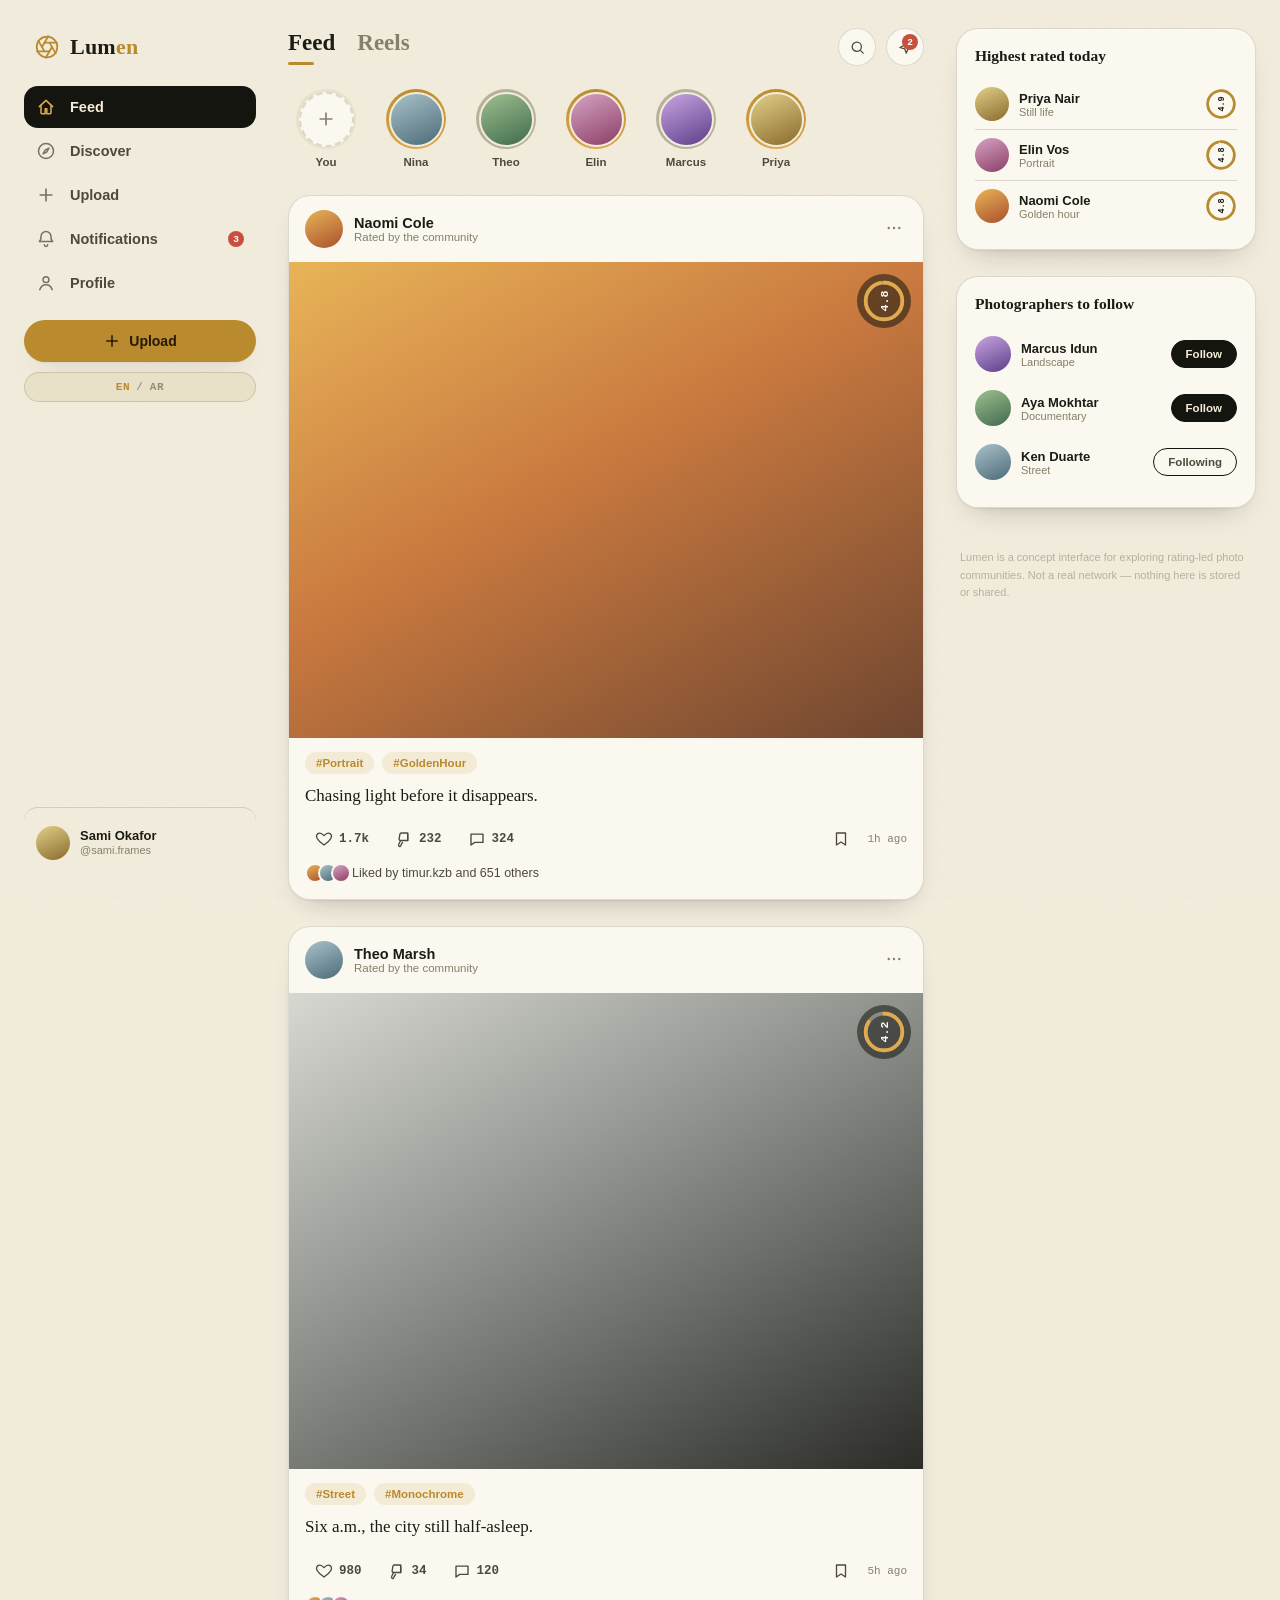
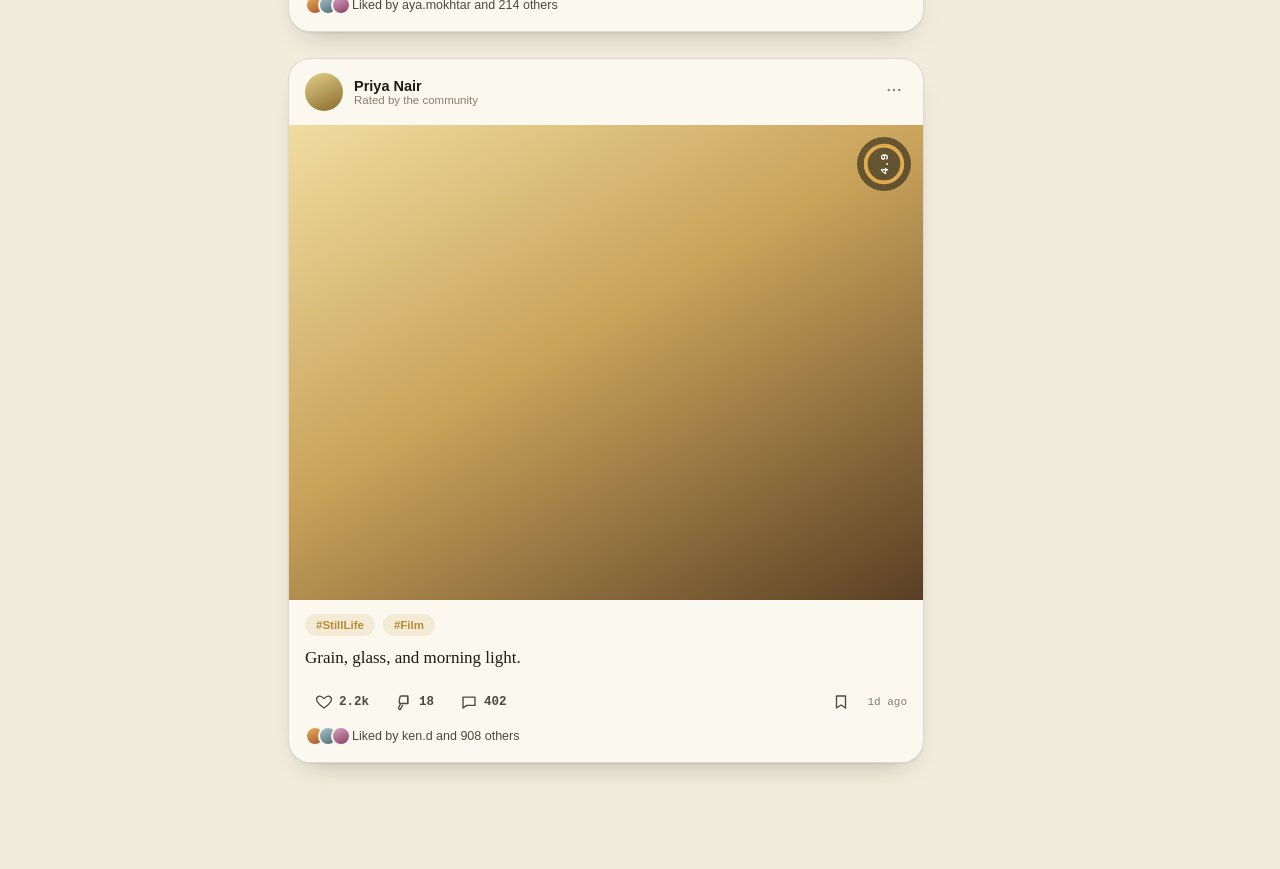
==== commit 8c0273cc: "Add files via upload" ====
--- a/index.html
+++ b/index.html
@@ -73,6 +73,36 @@
   <symbol id="i-film" viewBox="0 0 24 24" fill="none" stroke="currentColor" stroke-width="1.8" stroke-linejoin="round">
     <rect x="3.5" y="4" width="17" height="16" rx="1.6"/><path d="M8 4v16M16 4v16M3.5 9h4.5M16 9h4.5M3.5 15h4.5M16 15h4.5"/>
   </symbol>
+  <symbol id="i-check" viewBox="0 0 24 24" fill="none" stroke="currentColor" stroke-width="2.2" stroke-linecap="round" stroke-linejoin="round">
+    <path d="M5 12.5 9.5 17 19 6.5"/>
+  </symbol>
+  <symbol id="i-check-circle" viewBox="0 0 24 24" fill="none" stroke="currentColor" stroke-width="1.8" stroke-linecap="round" stroke-linejoin="round">
+    <circle cx="12" cy="12" r="9"/><path d="m8 12.5 2.5 2.5L16 9.5"/>
+  </symbol>
+  <symbol id="i-paperclip" viewBox="0 0 24 24" fill="none" stroke="currentColor" stroke-width="1.8" stroke-linecap="round" stroke-linejoin="round">
+    <path d="M21.4 11.1 12.2 20.3a5 5 0 0 1-7.1-7.1L14.5 3.8a3.5 3.5 0 0 1 5 5L10.2 18a1.5 1.5 0 0 1-2.1-2.1l8.1-8.1"/>
+  </symbol>
+  <symbol id="i-image" viewBox="0 0 24 24" fill="none" stroke="currentColor" stroke-width="1.8" stroke-linecap="round" stroke-linejoin="round">
+    <rect x="3" y="3" width="18" height="18" rx="2.2"/><circle cx="8.5" cy="8.5" r="1.6"/><path d="m21 15.5-5-5-8.5 8.5"/>
+  </symbol>
+  <symbol id="i-mic" viewBox="0 0 24 24" fill="none" stroke="currentColor" stroke-width="1.8" stroke-linecap="round" stroke-linejoin="round">
+    <rect x="9" y="2" width="6" height="12" rx="3"/><path d="M5.5 11a6.5 6.5 0 0 0 13 0"/><line x1="12" y1="17.5" x2="12" y2="21.5"/><line x1="8" y1="21.5" x2="16" y2="21.5"/>
+  </symbol>
+  <symbol id="i-play" viewBox="0 0 24 24" fill="currentColor">
+    <path d="M7 4.5v15l13-7.5Z"/>
+  </symbol>
+  <symbol id="i-pause" viewBox="0 0 24 24" fill="currentColor">
+    <rect x="6.5" y="4.5" width="4.2" height="15"/><rect x="13.3" y="4.5" width="4.2" height="15"/>
+  </symbol>
+  <symbol id="i-download" viewBox="0 0 24 24" fill="none" stroke="currentColor" stroke-width="1.8" stroke-linecap="round" stroke-linejoin="round">
+    <path d="M21 15v3.5a2 2 0 0 1-2 2H5a2 2 0 0 1-2-2V15"/><path d="m7.5 10.5 4.5 4.5 4.5-4.5"/><line x1="12" y1="14.5" x2="12" y2="3"/>
+  </symbol>
+  <symbol id="i-file" viewBox="0 0 24 24" fill="none" stroke="currentColor" stroke-width="1.8" stroke-linecap="round" stroke-linejoin="round">
+    <path d="M13.5 2.5H7a1.5 1.5 0 0 0-1.5 1.5v16A1.5 1.5 0 0 0 7 21.5h10a1.5 1.5 0 0 0 1.5-1.5V8Z"/><path d="M13.5 2.5V8H18.5"/>
+  </symbol>
+  <symbol id="i-trash" viewBox="0 0 24 24" fill="none" stroke="currentColor" stroke-width="1.8" stroke-linecap="round" stroke-linejoin="round">
+    <path d="M4 6.5h16"/><path d="M8.5 6.5v-2a1.5 1.5 0 0 1 1.5-1.5h4a1.5 1.5 0 0 1 1.5 1.5v2"/><path d="M18.3 6.5 17.5 19a2 2 0 0 1-2 1.9H8.5a2 2 0 0 1-2-1.9L5.7 6.5"/>
+  </symbol>
 </svg>
 
 <!-- ============ APP SHELL ============ -->
@@ -95,8 +125,9 @@
       <button class="nav-item" data-action="toast" data-msg="Upload composer opening…">
         <svg class="icon"><use href="#i-plus"/></svg><span class="label" data-i18n="upload">Create</span>
       </button>
-      <button class="nav-item" data-action="toast" data-msg="No new notifications right now.">
+      <button class="nav-item" data-view="notifications">
         <svg class="icon"><use href="#i-bell"/></svg><span class="label" data-i18n="notifications">Notifications</span>
+        <span class="nav-badge" id="notifBadge" hidden></span>
       </button>
       <button class="nav-item" data-view="profile">
         <svg class="icon"><use href="#i-user"/></svg><span class="label" data-i18n="profile">Profile</span>
@@ -129,7 +160,7 @@
         </div>
         <div class="topbar-actions">
           <button class="icon-btn" data-action="toast" data-msg="Search coming into focus soon." data-i18n-title="search" title="Search"><svg class="icon"><use href="#i-search"/></svg></button>
-          <button class="icon-btn" data-action="toast" data-msg="Message requests are empty." data-i18n-title="messages" title="Messages"><svg class="icon"><use href="#i-send"/></svg></button>
+          <button class="icon-btn" data-view="messages" data-i18n-title="messages" title="Messages"><svg class="icon"><use href="#i-send"/></svg><span class="nav-badge nav-badge-topbar" id="msgBadge" hidden></span></button>
         </div>
       </div>
 
@@ -177,6 +208,92 @@
       <div id="tagsPanel" class="tags-panel" style="display:none;"></div>
     </section>
 
+    <!-- NOTIFICATIONS VIEW -->
+    <section class="view" id="view-notifications">
+      <div class="topbar">
+        <h2 class="view-title" data-i18n="notifications">Notifications</h2>
+        <button class="text-action" id="markAllReadBtn" data-i18n="markAllRead">Mark all as read</button>
+      </div>
+
+      <div id="notifNewGroup">
+        <div class="eyebrow notif-eyebrow" data-i18n="newNotifications">New</div>
+        <div class="notif-list" id="notifNewList"></div>
+      </div>
+      <div id="notifEarlierGroup">
+        <div class="eyebrow notif-eyebrow" data-i18n="earlier">Earlier</div>
+        <div class="notif-list" id="notifEarlierList"></div>
+      </div>
+    </section>
+
+    <!-- MESSAGES VIEW -->
+    <section class="view" id="view-messages">
+      <div class="msg-layout">
+        <div class="msg-list-pane">
+          <div class="msg-list-head">
+            <h2 class="view-title" data-i18n="messages">Messages</h2>
+          </div>
+          <div class="msg-list" id="msgList"></div>
+        </div>
+        <div class="msg-thread-pane" id="msgThreadPane">
+          <div class="msg-empty" id="msgEmptyState">
+            <svg class="icon"><use href="#i-send"/></svg>
+            <h3 data-i18n="noConversation">Your messages</h3>
+            <p data-i18n="noConversationSub">Pick a conversation from the list to see it here.</p>
+          </div>
+          <div class="msg-thread" id="msgThread" hidden>
+            <div class="msg-thread-head">
+              <button class="circle-btn-light msg-back" id="msgBackBtn" aria-label="Back">
+                <svg class="icon"><use href="#i-chevron-left"/></svg>
+              </button>
+              <div class="avatar" id="threadAvatar" style="width:36px;height:36px;"></div>
+              <div class="msg-thread-who"><b id="threadName"></b><span id="threadStatus" data-i18n="activeRecently">Active recently</span></div>
+            </div>
+            <div class="msg-bubbles" id="msgBubbles"></div>
+            <form class="msg-composer" id="msgComposer">
+              <div class="attach-wrap">
+                <button type="button" class="circle-btn-light msg-attach-btn" id="attachBtn" data-i18n-aria="attachFile" aria-label="Attach">
+                  <svg class="icon"><use href="#i-paperclip"/></svg>
+                </button>
+                <div class="attach-menu" id="attachMenu" hidden>
+                  <button type="button" data-attach="media">
+                    <svg class="icon"><use href="#i-image"/></svg><span data-i18n="sendPhotoVideo">Photo or video</span>
+                  </button>
+                  <button type="button" data-attach="file">
+                    <svg class="icon"><use href="#i-file"/></svg><span data-i18n="sendDocument">Document</span>
+                  </button>
+                </div>
+              </div>
+
+              <input type="file" id="mediaInput" accept="image/*,video/*" multiple hidden>
+              <input type="file" id="fileInput" accept=".pdf,.doc,.docx,.xls,.xlsx,.ppt,.pptx,.zip,.txt,.csv" multiple hidden>
+
+              <div class="composer-input-wrap" id="composerInputWrap">
+                <input type="text" id="msgInput" data-i18n-placeholder="typeMessage" placeholder="Type a message…" autocomplete="off">
+              </div>
+
+              <div class="recording-indicator" id="recordingIndicator">
+                <span class="recording-dot"></span>
+                <span class="recording-time" id="recordingTime">0:00</span>
+                <span class="recording-hint" data-i18n="recordingVoice">Recording…</span>
+              </div>
+
+              <button type="button" class="circle-btn-light msg-cancel-record" id="cancelRecordBtn" data-i18n-aria="cancelRecording" aria-label="Cancel recording">
+                <svg class="icon"><use href="#i-trash"/></svg>
+              </button>
+
+              <button type="button" class="circle-btn-brass msg-mic-btn" id="micBtn" data-i18n-aria="recordVoice" aria-label="Record voice message">
+                <svg class="icon"><use href="#i-mic"/></svg>
+              </button>
+
+              <button type="submit" class="circle-btn-brass" id="sendBtn" aria-label="Send" hidden>
+                <svg class="icon"><use href="#i-send"/></svg>
+              </button>
+            </form>
+          </div>
+        </div>
+      </div>
+    </section>
+
   </main>
 
   <!-- RIGHT SIDEBAR -->
--- a/css/style.css
+++ b/css/style.css
@@ -108,6 +108,17 @@
 .nav-item:hover{ background: rgba(20,21,15,.05); color:var(--text); }
 .nav-item.active{ background: var(--ink); color:#f4ecd8; }
 .nav-item.active .icon{ opacity:1; color: var(--brass-bright); }
+.nav-item{ position:relative; }
+.nav-badge{
+  min-width:16px; height:16px; padding:0 4px; border-radius:999px;
+  background: var(--safelight-bright); color:#fff;
+  font-family:var(--font-mono); font-size:9.5px; font-weight:700;
+  display:flex; align-items:center; justify-content:center;
+  margin-inline-start:auto;
+}
+.nav-badge-topbar{
+  position:absolute; top:5px; right:5px; margin:0;
+}
 
 .rail-create{
   margin-top:16px;
@@ -174,6 +185,15 @@
   display:flex; align-items:center; justify-content:space-between;
   margin-bottom:18px;
 }
+.view-title{
+  font-family:var(--font-display); font-size:23px; font-weight:700; margin:0; color:var(--text);
+}
+.text-action{
+  border:none; background:none; padding:6px 4px;
+  font-size:12.5px; font-weight:700; color:var(--brass);
+}
+.text-action:hover{ color:var(--brass-bright); }
+.text-action:disabled{ color:var(--muted-dark); cursor:default; }
 .feed-tabs{ display:flex; align-items:baseline; gap:22px; }
 .feed-tab{
   border:none; background:none; padding:0;
@@ -187,6 +207,7 @@
 }
 .topbar-actions{ display:flex; gap:10px; }
 .icon-btn{
+  position:relative;
   width:38px; height:38px; border-radius:50%;
   display:flex; align-items:center; justify-content:center;
   border:1px solid var(--line); background:var(--card);
@@ -318,6 +339,246 @@
 .empty .icon{ width:34px; height:34px; color:var(--muted); margin-bottom:14px; }
 .empty h3{ font-family:var(--font-display); font-size:19px; margin:0 0 6px; }
 .empty p{ font-size:13.5px; color:var(--muted); margin:0; max-width:320px; margin-inline:auto; }
+
+/* ============================================================
+   NOTIFICATIONS VIEW
+   ============================================================ */
+.notif-eyebrow{ margin:22px 2px 10px; }
+.notif-eyebrow:first-of-type{ margin-top:4px; }
+.notif-list{
+  background:var(--card); border:1px solid var(--line); border-radius:var(--radius-l);
+  box-shadow:var(--shadow-card); overflow:hidden;
+}
+.notif-row{
+  display:flex; align-items:center; gap:13px;
+  padding:14px 16px; border-bottom:1px solid var(--line);
+  transition: background .15s ease;
+}
+.notif-row:last-child{ border-bottom:none; }
+.notif-row:hover{ background: rgba(20,21,15,.03); }
+.notif-row.unread{ background: rgba(185,138,46,.06); }
+.notif-icon-circle{
+  width:42px; height:42px; border-radius:50%; flex-shrink:0;
+  display:flex; align-items:center; justify-content:center;
+  background: var(--paper-2); color:var(--brass);
+}
+.notif-icon-circle .icon{ width:19px; height:19px; }
+.notif-body{ flex:1; min-width:0; }
+.notif-body p{ margin:0 0 3px; font-size:13.5px; line-height:1.45; color:var(--text); }
+.notif-body b{ font-weight:700; }
+.notif-target{ color:var(--muted); }
+.notif-time{ font-family:var(--font-mono); font-size:11px; color:var(--muted); }
+.notif-dot{
+  width:8px; height:8px; border-radius:50%; background:var(--safelight-bright); flex-shrink:0;
+}
+.follow-btn.small{ padding:6px 12px; font-size:11px; flex-shrink:0; }
+.notif-empty{ text-align:center; padding:60px 30px; color:var(--muted); }
+
+/* ============================================================
+   MESSAGES VIEW
+   ============================================================ */
+.msg-layout{
+  background:var(--card); border:1px solid var(--line); border-radius:var(--radius-l);
+  box-shadow:var(--shadow-card); overflow:hidden;
+  display:grid; grid-template-columns: 260px 1fr;
+  height: calc(100vh - 130px); min-height:480px;
+}
+.msg-list-pane{ border-inline-end:1px solid var(--line); display:flex; flex-direction:column; min-width:0; }
+.msg-list-head{ padding:18px 18px 10px; }
+.msg-list-head .view-title{ font-size:19px; }
+.msg-list{ flex:1; overflow-y:auto; }
+.msg-row{
+  display:flex; align-items:center; gap:11px; width:100%;
+  padding:11px 16px; border:none; background:none; text-align:left;
+  border-bottom:1px solid var(--line);
+}
+[dir="rtl"] .msg-row{ text-align:right; }
+.msg-row:hover{ background: rgba(20,21,15,.04); }
+.msg-row.active{ background: rgba(185,138,46,.1); }
+.msg-row .avatar{ width:40px; height:40px; flex-shrink:0; }
+.msg-row-body{ flex:1; min-width:0; }
+.msg-row-top{ display:flex; align-items:center; justify-content:space-between; gap:8px; }
+.msg-row-top b{ font-size:13.5px; }
+.msg-row-top span{ font-family:var(--font-mono); font-size:10.5px; color:var(--muted); flex-shrink:0; }
+.msg-row-preview{
+  font-size:12px; color:var(--muted); margin-top:2px;
+  overflow:hidden; text-overflow:ellipsis; white-space:nowrap;
+}
+.msg-row.unread .msg-row-preview{ color:var(--text); font-weight:600; }
+.msg-row.unread .msg-row-top b{ color:var(--text); }
+.msg-row-dot{ width:8px; height:8px; border-radius:50%; background:var(--safelight-bright); flex-shrink:0; margin-inline-start:6px; }
+
+.msg-thread-pane{ position:relative; min-width:0; display:flex; flex-direction:column; }
+.msg-empty{
+  flex:1; display:flex; flex-direction:column; align-items:center; justify-content:center;
+  text-align:center; padding:30px; color:var(--muted);
+}
+.msg-empty .icon{ width:34px; height:34px; margin-bottom:14px; opacity:.5; }
+.msg-empty h3{ font-family:var(--font-display); font-size:18px; color:var(--text); margin:0 0 6px; }
+.msg-empty p{ font-size:13px; margin:0; max-width:260px; }
+
+.msg-thread{ flex:1; display:flex; flex-direction:column; min-height:0; }
+.msg-thread-head{
+  display:flex; align-items:center; gap:11px;
+  padding:14px 18px; border-bottom:1px solid var(--line); flex-shrink:0;
+}
+.msg-back{ display:none; }
+.circle-btn-light{
+  width:30px; height:30px; border-radius:50%; border:1px solid var(--line);
+  background:var(--card); color:var(--text-soft);
+  display:flex; align-items:center; justify-content:center;
+}
+.circle-btn-light .icon{ width:15px; height:15px; }
+[dir="rtl"] .msg-back .icon{ transform:scaleX(-1); }
+.msg-thread-who b{ display:block; font-size:14px; }
+.msg-thread-who span{ font-size:11px; color:var(--muted); }
+
+.msg-bubbles{
+  flex:1; overflow-y:auto; padding:18px; display:flex; flex-direction:column; gap:10px;
+}
+.msg-bubble{
+  max-width:70%; padding:10px 14px; border-radius:16px; font-size:13.5px; line-height:1.45;
+}
+.msg-bubble.them{
+  align-self:flex-start; background:var(--paper-2); color:var(--text); border-bottom-left-radius:4px;
+}
+.msg-bubble.me{
+  align-self:flex-end; background:var(--brass); color:#241a05; border-bottom-right-radius:4px;
+}
+[dir="rtl"] .msg-bubble.them{ border-bottom-left-radius:16px; border-bottom-right-radius:4px; }
+[dir="rtl"] .msg-bubble.me{ border-bottom-right-radius:16px; border-bottom-left-radius:4px; }
+.msg-bubble-time{
+  display:block; margin-top:4px; font-family:var(--font-mono); font-size:9.5px; opacity:.6;
+}
+
+.msg-composer{
+  display:flex; align-items:center; gap:10px;
+  padding:14px 16px; border-top:1px solid var(--line); flex-shrink:0;
+}
+.msg-composer input{
+  flex:1; border:1px solid var(--line); background:var(--paper); border-radius:999px;
+  padding:11px 16px; font-size:13.5px; font-family:var(--font-ui); color:var(--text);
+}
+.msg-composer input:focus{ outline:none; border-color:var(--brass); box-shadow:0 0 0 3px rgba(185,138,46,.18); }
+.circle-btn-brass{
+  width:38px; height:38px; border-radius:50%; border:none; flex-shrink:0;
+  background:var(--brass); color:#241a05;
+  display:flex; align-items:center; justify-content:center;
+  transition: background .15s ease;
+}
+.circle-btn-brass:hover{ background:var(--brass-bright); }
+.circle-btn-brass .icon{ width:16px; height:16px; }
+
+/* ---- Attach menu ---- */
+.attach-wrap{ position:relative; flex-shrink:0; }
+.msg-composer.is-recording .attach-wrap{ display:none; }
+.attach-menu{
+  position:absolute; bottom:calc(100% + 10px); left:0;
+  background:var(--card); border:1px solid var(--line); border-radius:var(--radius-m);
+  box-shadow:var(--shadow-pop); padding:6px; display:flex; flex-direction:column; gap:2px;
+  min-width:170px; z-index:5;
+}
+[dir="rtl"] .attach-menu{ left:auto; right:0; }
+.attach-menu button{
+  display:flex; align-items:center; gap:10px; border:none; background:none;
+  padding:9px 10px; border-radius:var(--radius-s); font-size:13px; font-weight:600; color:var(--text-soft);
+  text-align:left; width:100%;
+}
+[dir="rtl"] .attach-menu button{ text-align:right; }
+.attach-menu button:hover{ background:var(--paper-2); color:var(--text); }
+.attach-menu .icon{ width:17px; height:17px; color:var(--brass); flex-shrink:0; }
+
+/* ---- Composer text input wrap / recording indicator ---- */
+.composer-input-wrap{ flex:1; min-width:0; display:flex; }
+.msg-composer.is-recording .composer-input-wrap{ display:none; }
+.composer-input-wrap input{ width:100%; }
+
+.recording-indicator{
+  display:none; flex:1; align-items:center; gap:9px;
+  padding:0 6px; min-width:0;
+}
+.msg-composer.is-recording .recording-indicator{ display:flex; }
+.recording-dot{
+  width:10px; height:10px; border-radius:50%; background:var(--safelight-bright); flex-shrink:0;
+  animation: rec-pulse 1.1s ease-in-out infinite;
+}
+@keyframes rec-pulse{ 0%,100%{ opacity:1; transform:scale(1); } 50%{ opacity:.4; transform:scale(.8); } }
+.recording-time{ font-family:var(--font-mono); font-weight:700; font-size:13.5px; color:var(--text); flex-shrink:0; }
+.recording-hint{ font-size:12.5px; color:var(--muted); overflow:hidden; text-overflow:ellipsis; white-space:nowrap; }
+
+.msg-cancel-record{ display:none; }
+.msg-composer.is-recording .msg-cancel-record{ display:flex; }
+
+.msg-mic-btn.is-recording-btn{ background:var(--safelight); }
+.msg-mic-btn.is-recording-btn:hover{ background:var(--safelight-bright); }
+
+/* ---- Media bubbles (image / video) ---- */
+.msg-bubble.msg-bubble-media{ padding:5px; background:none; }
+.msg-bubble.msg-bubble-media.them{ background:var(--paper-2); }
+.msg-bubble.msg-bubble-media.me{ background:var(--brass); }
+.msg-media-wrap{ position:relative; border-radius:12px; overflow:hidden; line-height:0; max-width:260px; }
+.msg-media-img{ display:block; width:100%; max-height:320px; object-fit:cover; cursor:zoom-in; }
+.msg-media-video{ display:block; width:100%; max-height:320px; background:#000; }
+.msg-bubble-media .msg-bubble-time{
+  position:absolute; bottom:6px; right:9px; margin:0; padding:2px 6px;
+  background:rgba(0,0,0,.45); color:#fff; border-radius:999px; opacity:1;
+}
+[dir="rtl"] .msg-bubble-media .msg-bubble-time{ right:auto; left:9px; }
+
+/* ---- File bubble ---- */
+.msg-file{ display:flex; align-items:center; gap:10px; min-width:200px; }
+.msg-file-icon{ position:relative; width:34px; height:34px; flex-shrink:0; display:flex; align-items:center; justify-content:center; }
+.msg-file-icon .icon{ width:30px; height:30px; }
+.msg-file-ext{
+  position:absolute; bottom:-3px; left:50%; transform:translateX(-50%);
+  font-family:var(--font-mono); font-size:7px; font-weight:700; letter-spacing:.02em;
+  background:var(--safelight); color:#fff; padding:1px 4px; border-radius:4px; white-space:nowrap;
+}
+.msg-bubble.me .msg-file-ext{ background:#241a05; color:var(--brass-bright); }
+.msg-file-info{ flex:1; min-width:0; display:flex; flex-direction:column; }
+.msg-file-info b{ font-size:12.5px; overflow:hidden; text-overflow:ellipsis; white-space:nowrap; }
+.msg-file-info span{ font-size:10.5px; opacity:.7; font-family:var(--font-mono); }
+.msg-file-download{
+  flex-shrink:0; width:28px; height:28px; border-radius:50%; display:flex; align-items:center; justify-content:center;
+  color:inherit; background:rgba(20,21,15,.08);
+}
+.msg-bubble.me .msg-file-download{ background:rgba(36,26,5,.16); }
+.msg-file-download .icon{ width:14px; height:14px; }
+.msg-file-download:hover{ background:rgba(20,21,15,.16); }
+
+/* ---- Voice message bubble ---- */
+.msg-voice{ display:flex; align-items:center; gap:10px; min-width:190px; }
+.voice-play-btn{
+  width:30px; height:30px; border-radius:50%; border:none; flex-shrink:0;
+  display:flex; align-items:center; justify-content:center; background:rgba(20,21,15,.1); color:inherit;
+}
+.msg-bubble.me .voice-play-btn{ background:rgba(36,26,5,.18); }
+.voice-play-btn .icon{ width:13px; height:13px; }
+.voice-wave{ flex:1; display:flex; align-items:center; gap:2px; height:22px; }
+.voice-wave span{ flex:1; min-width:2px; background:currentColor; opacity:.45; border-radius:2px; }
+.voice-duration{ font-family:var(--font-mono); font-size:10.5px; flex-shrink:0; opacity:.75; }
+
+/* ---- Lightbox for image/video bubbles ---- */
+.media-lightbox{
+  position:fixed; inset:0; background:rgba(10,10,8,.9); z-index:200;
+  display:flex; align-items:center; justify-content:center; padding:40px;
+  opacity:0; pointer-events:none; transition:opacity .2s ease;
+}
+.media-lightbox.active{ opacity:1; pointer-events:auto; }
+.media-lightbox img{ max-width:100%; max-height:100%; border-radius:10px; box-shadow:var(--shadow-pop); }
+.media-lightbox-close{
+  position:absolute; top:20px; right:20px; background:rgba(255,255,255,.12); color:#fff; border:none;
+}
+[dir="rtl"] .media-lightbox-close{ right:auto; left:20px; }
+.media-lightbox-close .icon{ width:16px; height:16px; }
+
+@media (max-width: 680px){
+  .msg-layout{ grid-template-columns: 1fr; height: calc(100vh - 200px); }
+  .msg-list-pane{ border-inline-end:none; }
+  .msg-layout.thread-open .msg-list-pane{ display:none; }
+  .msg-layout:not(.thread-open) .msg-thread-pane{ display:none; }
+  .msg-back{ display:flex; }
+}
 
 /* ============================================================
    RIGHT SIDEBAR
@@ -567,6 +828,7 @@
 html[dir="rtl"] .story-ring.rated{ background: conic-gradient(var(--brass-bright), var(--brass), var(--brass-bright)); }
 html[dir="rtl"] .day-pill,
 html[dir="rtl"] .viewer-rail-left{ direction: ltr; }
+html[dir="rtl"] .nav-badge-topbar{ right:auto; left:5px; }
 html[dir="rtl"] .auth-aperture-mark{ right:auto; left:-170px; }
 html[dir="rtl"] .auth-scene{ clip-path: circle(0% at 32% 58%); }
 html[dir="rtl"] .auth-scene.shutter-open,
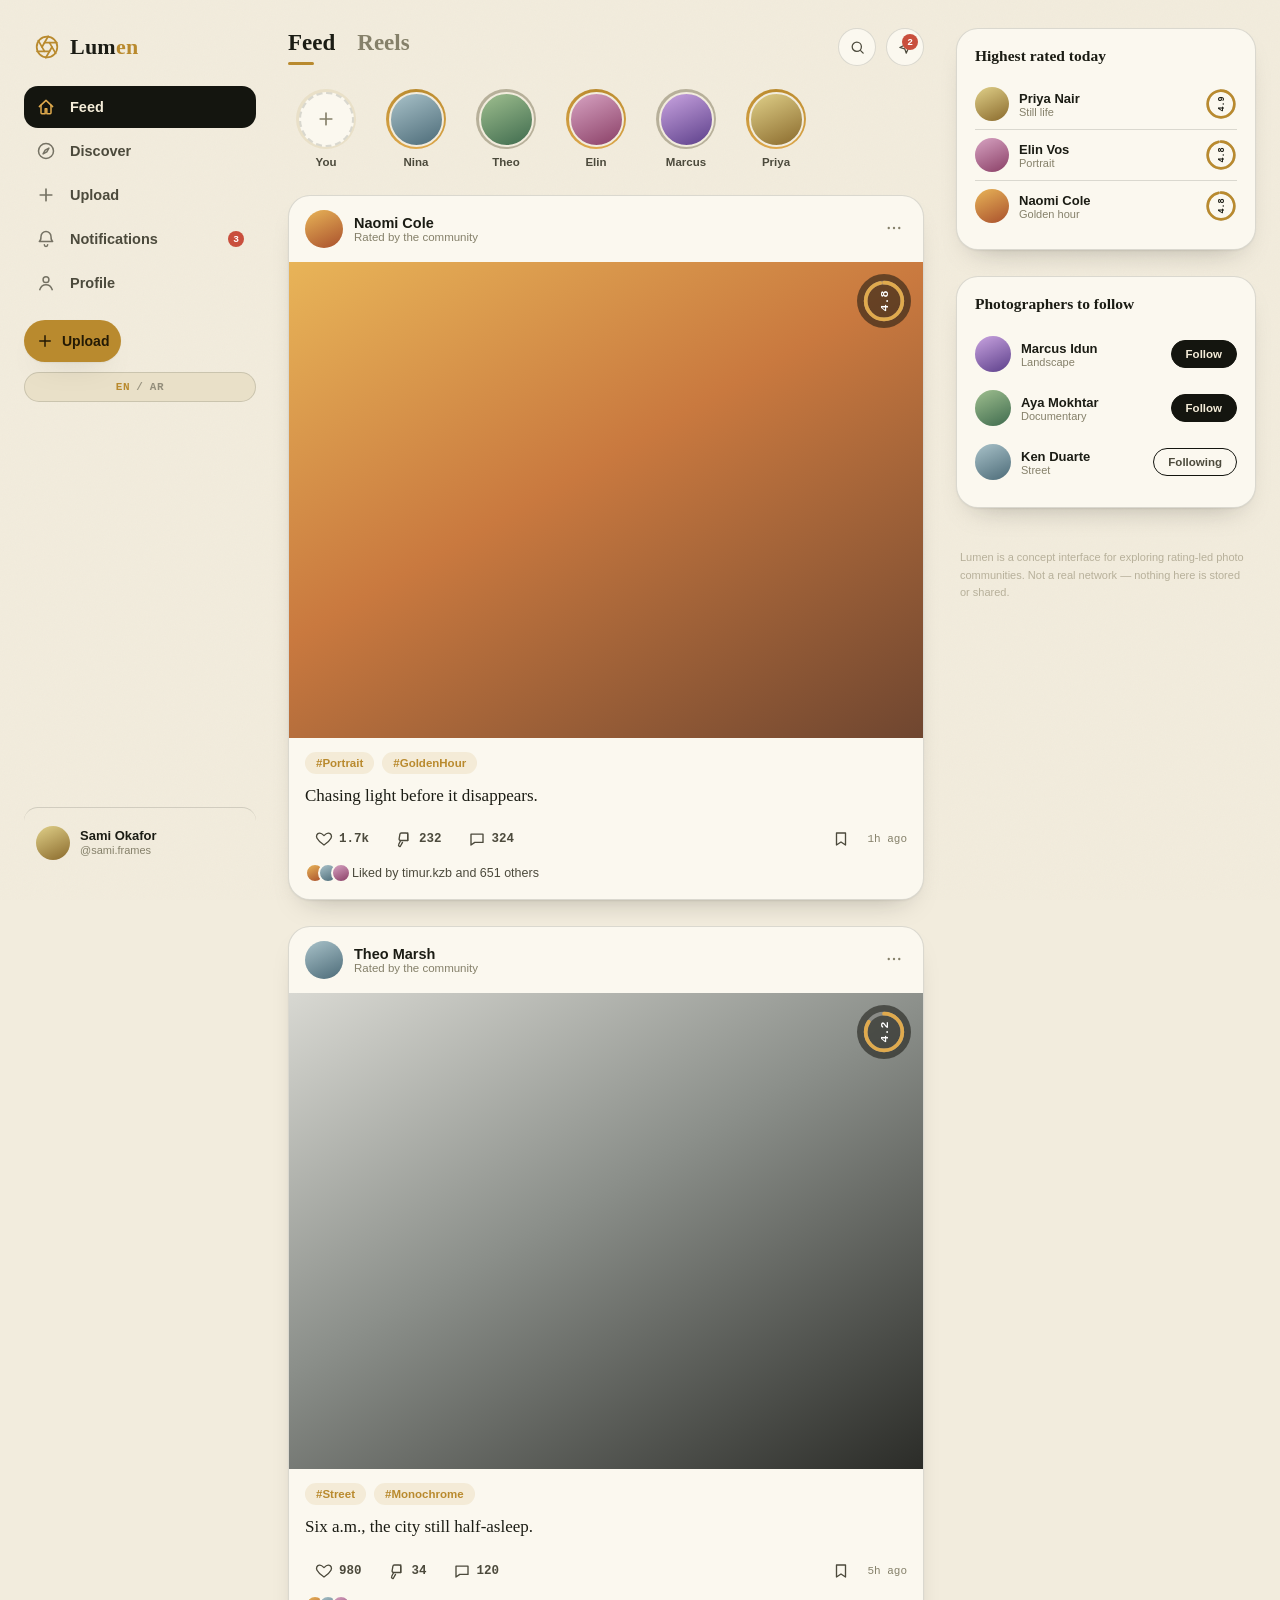
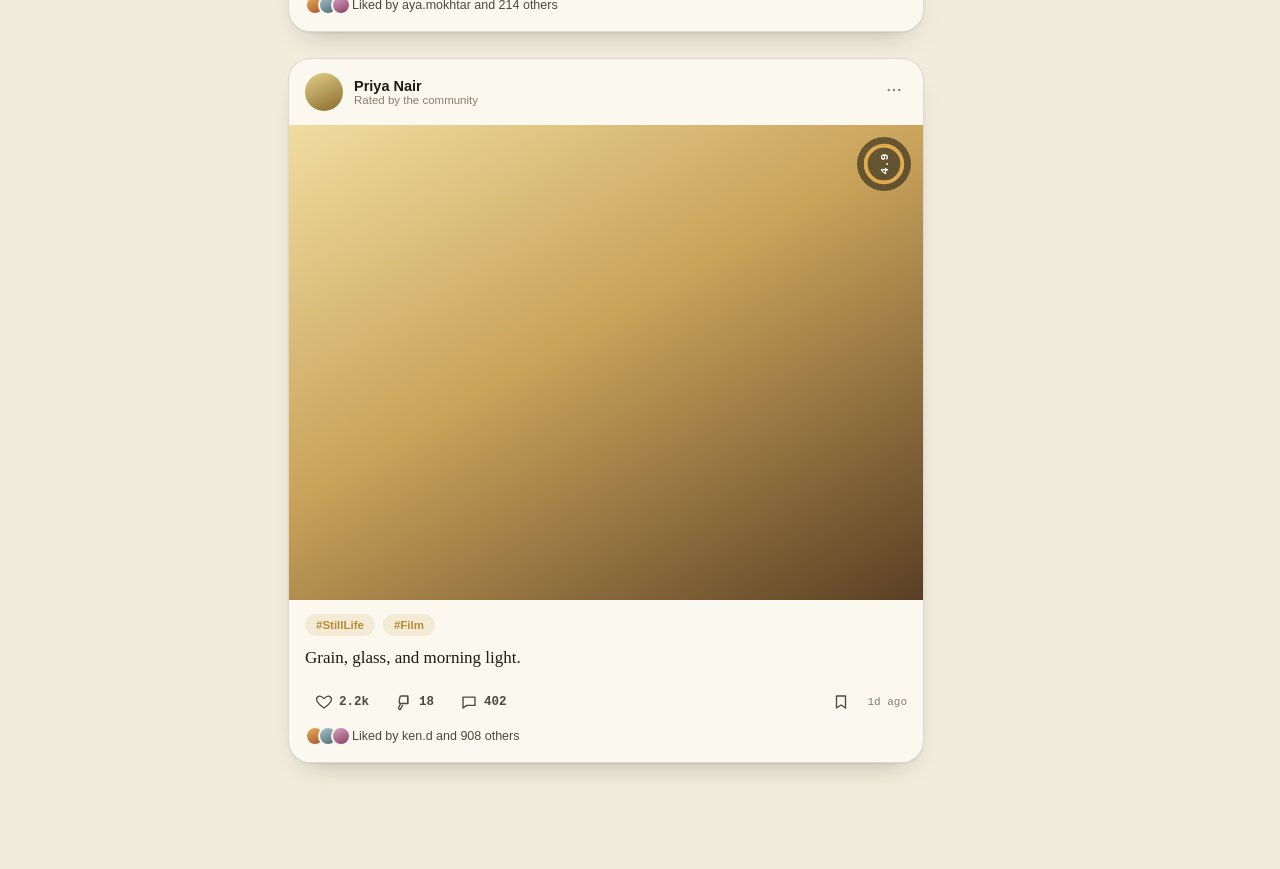
==== commit 6bf324e6: "Add files via upload" ====
--- a/index.html
+++ b/index.html
@@ -122,9 +122,28 @@
       <button class="nav-item" data-action="toast" data-msg="Discover is being calibrated — soon.">
         <svg class="icon"><use href="#i-compass"/></svg><span class="label" data-i18n="discover">Discover</span>
       </button>
-      <button class="nav-item" data-action="toast" data-msg="Upload composer opening…">
-        <svg class="icon"><use href="#i-plus"/></svg><span class="label" data-i18n="upload">Create</span>
-      </button>
+      <div class="upload-menu-wrap">
+        <button class="nav-item" id="navCreateBtn" type="button">
+          <svg class="icon"><use href="#i-plus"/></svg><span class="label" data-i18n="upload">Create</span>
+        </button>
+        <div class="upload-menu pos-below" id="navCreateMenu" hidden>
+          <a href="create-post.html">
+            <svg class="icon"><use href="#i-image"/></svg><span data-i18n="newPost">New Post</span>
+          </a>
+          <a href="create-reel.html">
+            <svg class="icon"><use href="#i-film"/></svg><span data-i18n="newReel">New Reel</span>
+          </a>
+          <a href="create-story.html">
+            <svg class="icon"><use href="#i-aperture"/></svg><span data-i18n="newStory">New Story</span>
+          </a>
+          <a href="create-live.html">
+            <svg class="icon"><use href="#i-play"/></svg><span data-i18n="goLive">Go Live</span>
+          </a>
+          <a href="create-ad.html">
+            <svg class="icon"><use href="#i-tag"/></svg><span data-i18n="createAd">Create Advertisement</span>
+          </a>
+        </div>
+      </div>
       <button class="nav-item" data-view="notifications">
         <svg class="icon"><use href="#i-bell"/></svg><span class="label" data-i18n="notifications">Notifications</span>
         <span class="nav-badge" id="notifBadge" hidden></span>
@@ -134,9 +153,28 @@
       </button>
     </nav>
 
-    <button class="rail-create" data-action="toast" data-msg="Composer opening…">
-      <svg class="icon"><use href="#i-plus"/></svg><span data-i18n="upload">New post</span>
-    </button>
+    <div class="upload-menu-wrap">
+      <button class="rail-create" id="railCreateBtn" type="button">
+        <svg class="icon"><use href="#i-plus"/></svg><span data-i18n="upload">New post</span>
+      </button>
+      <div class="upload-menu pos-above" id="railCreateMenu" hidden>
+        <a href="create-post.html">
+          <svg class="icon"><use href="#i-image"/></svg><span data-i18n="newPost">New Post</span>
+        </a>
+        <a href="create-reel.html">
+          <svg class="icon"><use href="#i-film"/></svg><span data-i18n="newReel">New Reel</span>
+        </a>
+        <a href="create-story.html">
+          <svg class="icon"><use href="#i-aperture"/></svg><span data-i18n="newStory">New Story</span>
+        </a>
+        <a href="create-live.html">
+          <svg class="icon"><use href="#i-play"/></svg><span data-i18n="goLive">Go Live</span>
+        </a>
+        <a href="create-ad.html">
+          <svg class="icon"><use href="#i-tag"/></svg><span data-i18n="createAd">Create Advertisement</span>
+        </a>
+      </div>
+    </div>
 
     <button class="lang-toggle" id="langToggle" type="button" aria-label="Switch language">
       <span class="lang-cur">EN</span><span class="lang-sep">/</span><span class="lang-other">AR</span>
--- a/css/style.css
+++ b/css/style.css
@@ -132,6 +132,27 @@
 .rail-create:hover{ background: var(--brass-bright); transform: translateY(-1px); }
 .rail-create .icon{ width:18px; height:18px; }
 
+/* ---------- UPLOAD MENU (Create dropdown) ---------- */
+.upload-menu-wrap{ position:relative; }
+.upload-menu{
+  position:absolute; left:0; z-index:20;
+  background:var(--card); border:1px solid var(--line); border-radius:var(--radius-m);
+  box-shadow:var(--shadow-pop); padding:6px; display:flex; flex-direction:column; gap:2px;
+  min-width:210px;
+}
+.upload-menu[hidden]{ display:none; }
+.upload-menu.pos-below{ top:calc(100% + 6px); }
+.upload-menu.pos-above{ bottom:calc(100% + 10px); }
+[dir="rtl"] .upload-menu{ left:auto; right:0; }
+.upload-menu button, .upload-menu a{
+  display:flex; align-items:center; gap:10px; border:none; background:none;
+  padding:9px 10px; border-radius:var(--radius-s); font-size:13px; font-weight:600; color:var(--text-soft);
+  text-align:left; width:100%; box-sizing:border-box;
+}
+[dir="rtl"] .upload-menu button, [dir="rtl"] .upload-menu a{ text-align:right; }
+.upload-menu button:hover, .upload-menu a:hover{ background:var(--paper-2); color:var(--text); }
+.upload-menu .icon{ width:17px; height:17px; color:var(--brass); flex-shrink:0; }
+
 /* ---------- LANGUAGE TOGGLE ---------- */
 .lang-toggle{
   margin-top:10px;
@@ -1075,6 +1096,9 @@
 }
 .auth-icon-circle .icon{ width:25px; height:25px; }
 .auth-icon-circle.is-success{ background:rgba(146,173,104,.24); color:#4e6b34; }
+.auth-icon-circle.is-live{ background:rgba(201,79,61,.18); color:var(--safelight-bright); }
+.auth-icon-circle.is-live .icon{ animation: pulse-live 1.8s ease-in-out infinite; }
+@keyframes pulse-live{ 0%,100%{ opacity:1; } 50%{ opacity:.55; } }
 
 .auth-center{ text-align:center; }
 .auth-center .auth-sub{ margin-left:auto; margin-right:auto; }
@@ -1107,6 +1131,57 @@
   max-width:380px; margin:22px auto 0; text-align:center;
   font-size:11px; color:var(--muted-dark); line-height:1.6;
 }
+
+/* ---------- COMPOSER FIELDS (create-post / reel / story / ad) ---------- */
+.field textarea{
+  width:100%; padding:19px 14px 9px; border-radius:var(--radius-m);
+  border:1px solid var(--line); background:var(--card);
+  font-size:14px; font-family:var(--font-ui); color:var(--text);
+  resize:vertical; min-height:96px; display:block;
+  transition: border-color .15s ease, box-shadow .15s ease;
+}
+.field textarea:focus{ outline:none; border-color:var(--brass); box-shadow:0 0 0 3px rgba(185,138,46,.18); }
+.field textarea:focus + label,
+.field textarea:not(:placeholder-shown) + label{
+  top:8px; font-size:10.5px; font-weight:700; letter-spacing:.03em; color:var(--brass);
+}
+
+.dropzone{
+  position:relative; display:flex; flex-direction:column; align-items:center; justify-content:center;
+  gap:8px; text-align:center; padding:36px 20px; margin-bottom:18px;
+  border:1.5px dashed var(--line); border-radius:var(--radius-m); background:var(--card);
+  cursor:pointer; transition: border-color .15s ease, background .15s ease;
+}
+.dropzone:hover{ border-color:var(--brass); background:#fff; }
+.dropzone .icon{ width:26px; height:26px; color:var(--muted); }
+.dropzone-label{ font-size:13.5px; font-weight:700; color:var(--text); margin:0; }
+.dropzone-hint{ font-size:12px; color:var(--muted); margin:0; }
+.dropzone.has-preview{ padding:0; overflow:hidden; border-style:solid; }
+.dropzone-preview{ width:100%; max-height:260px; object-fit:cover; display:block; border-radius:calc(var(--radius-m) - 1px); }
+.dropzone input[type="file"]{ display:none; }
+.dropzone-remove{
+  position:absolute; top:8px; right:8px; width:28px; height:28px; border-radius:50%;
+  border:none; background:rgba(20,21,15,.55); color:#fff; display:flex; align-items:center; justify-content:center;
+}
+[dir="rtl"] .dropzone-remove{ right:auto; left:8px; }
+.dropzone-remove:hover{ background:rgba(20,21,15,.75); }
+
+.chip-row{ display:flex; flex-wrap:wrap; gap:8px; margin-bottom:18px; }
+.chip-option{
+  padding:9px 16px; border-radius:999px; border:1px solid var(--line); background:var(--card);
+  font-size:13px; font-weight:600; color:var(--text-soft);
+  transition: background .15s ease, color .15s ease, border-color .15s ease;
+}
+.chip-option:hover{ border-color:var(--brass); }
+.chip-option.active{ background:var(--ink); border-color:var(--ink); color:#f4ecd8; }
+
+.field-prefix-wrap{ position:relative; }
+.field-prefix-wrap input{ padding-left:26px; }
+[dir="rtl"] .field-prefix-wrap input{ padding-left:14px; padding-right:26px; }
+.field-prefix{
+  position:absolute; left:14px; top:19px; font-size:14px; color:var(--muted); font-weight:600; pointer-events:none;
+}
+[dir="rtl"] .field-prefix{ left:auto; right:14px; }
 
 @media (max-width: 900px){
   .auth-shell{ grid-template-columns:1fr; }
@@ -1126,4 +1201,4 @@
 
 @media (prefers-reduced-motion: reduce){
   *{ animation-duration:.001ms !important; transition-duration:.001ms !important; }
-}
+}
